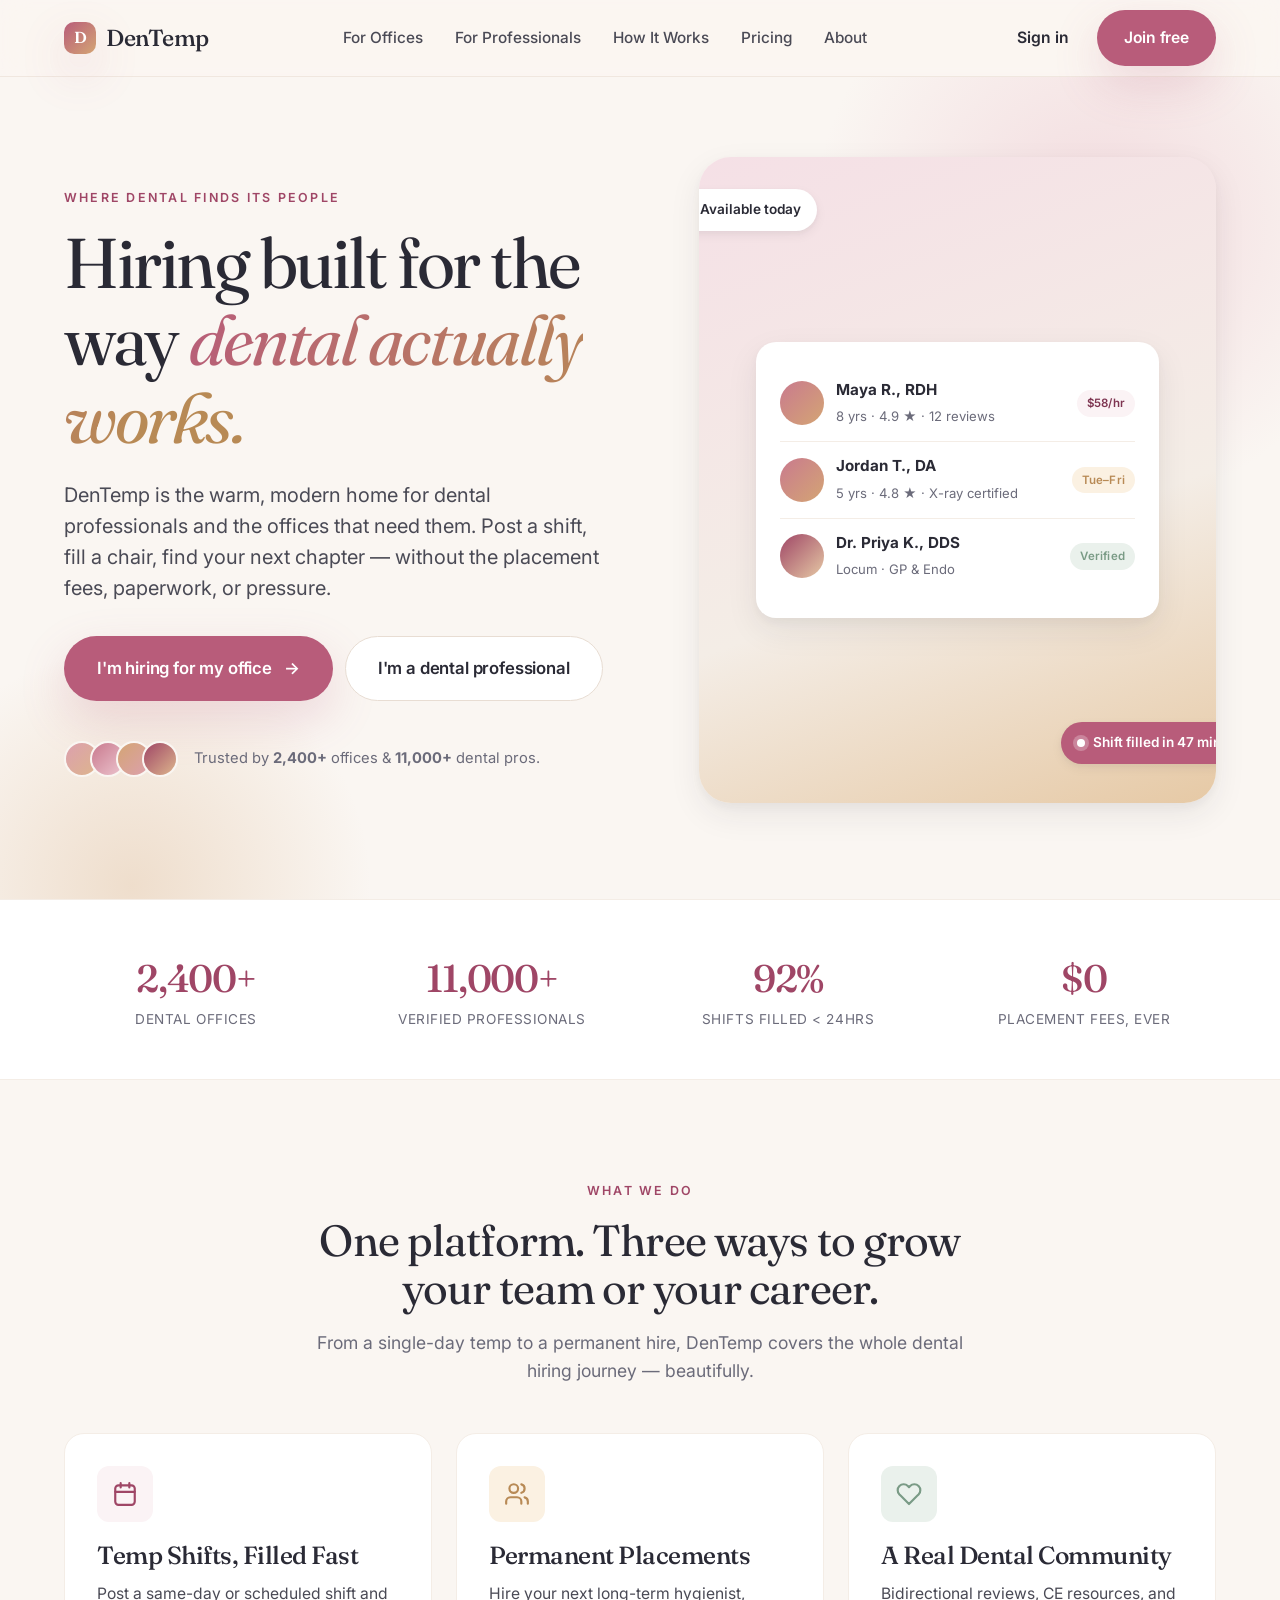
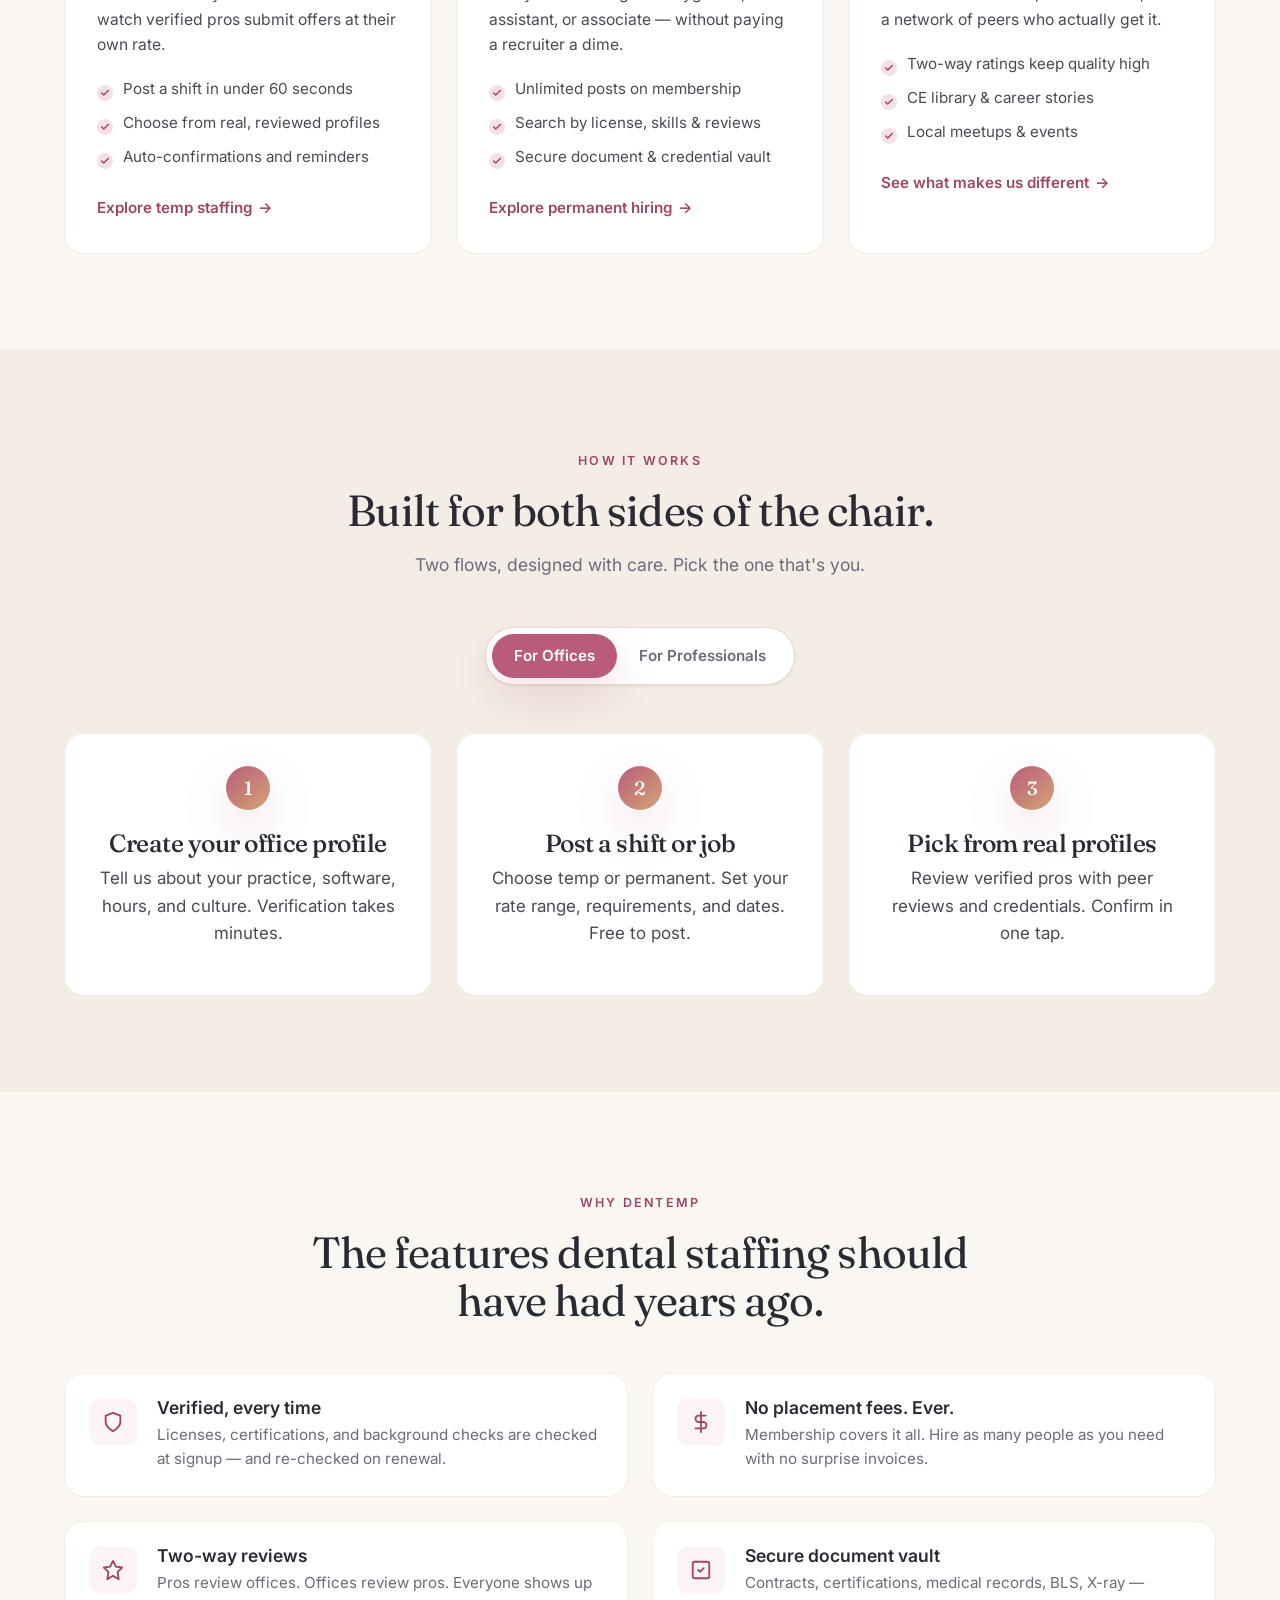
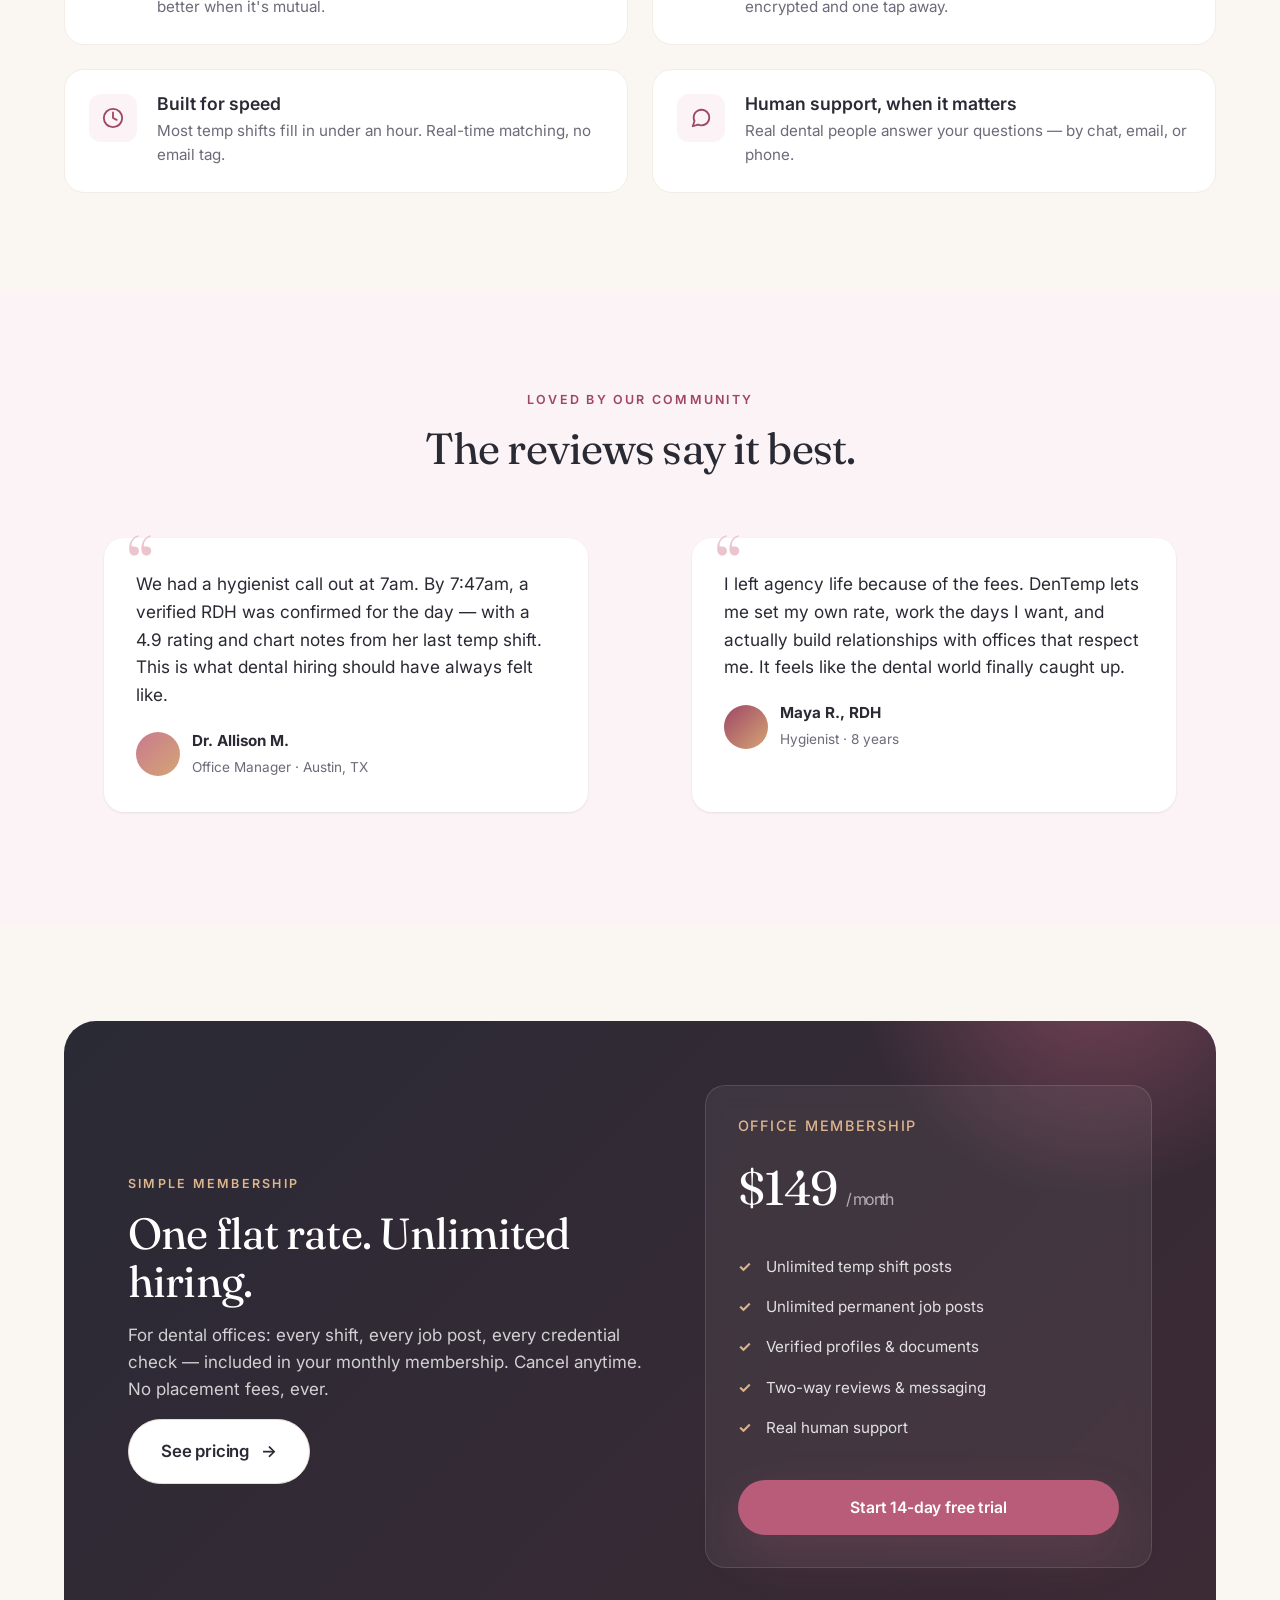
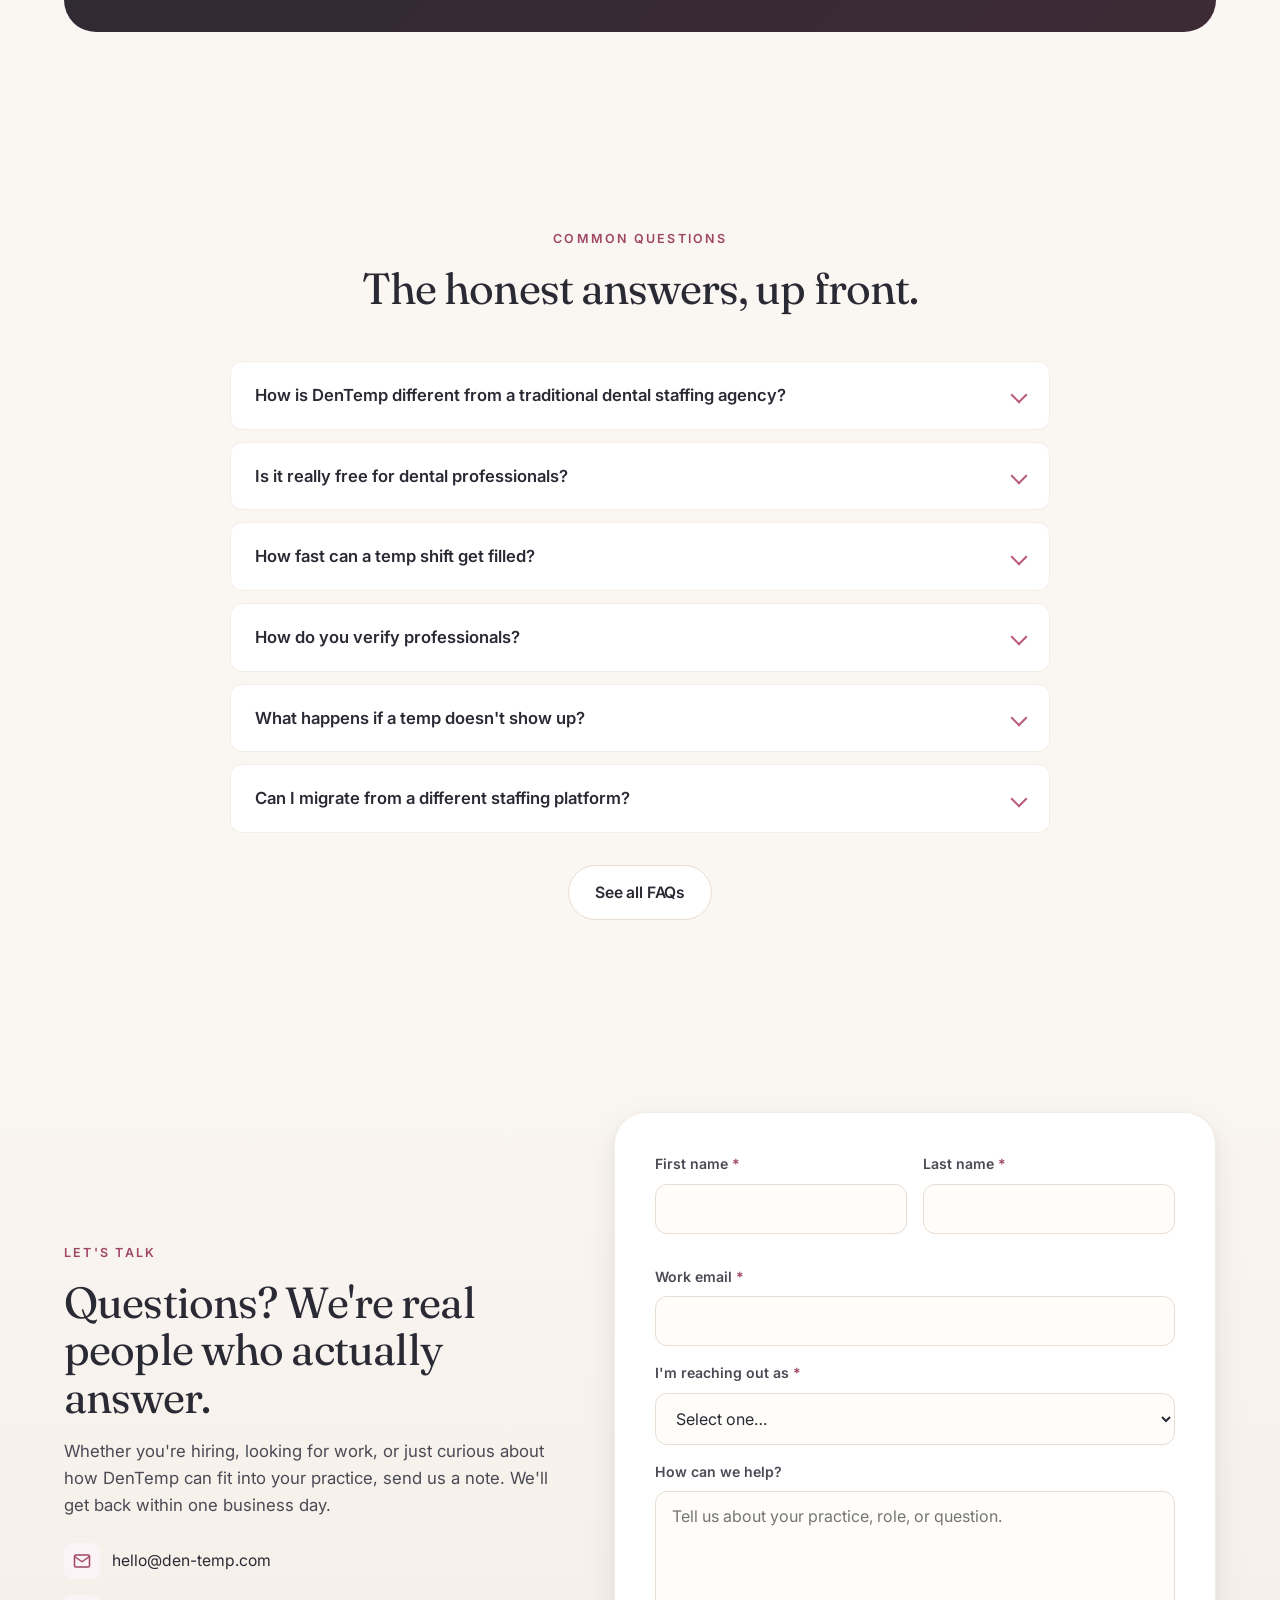
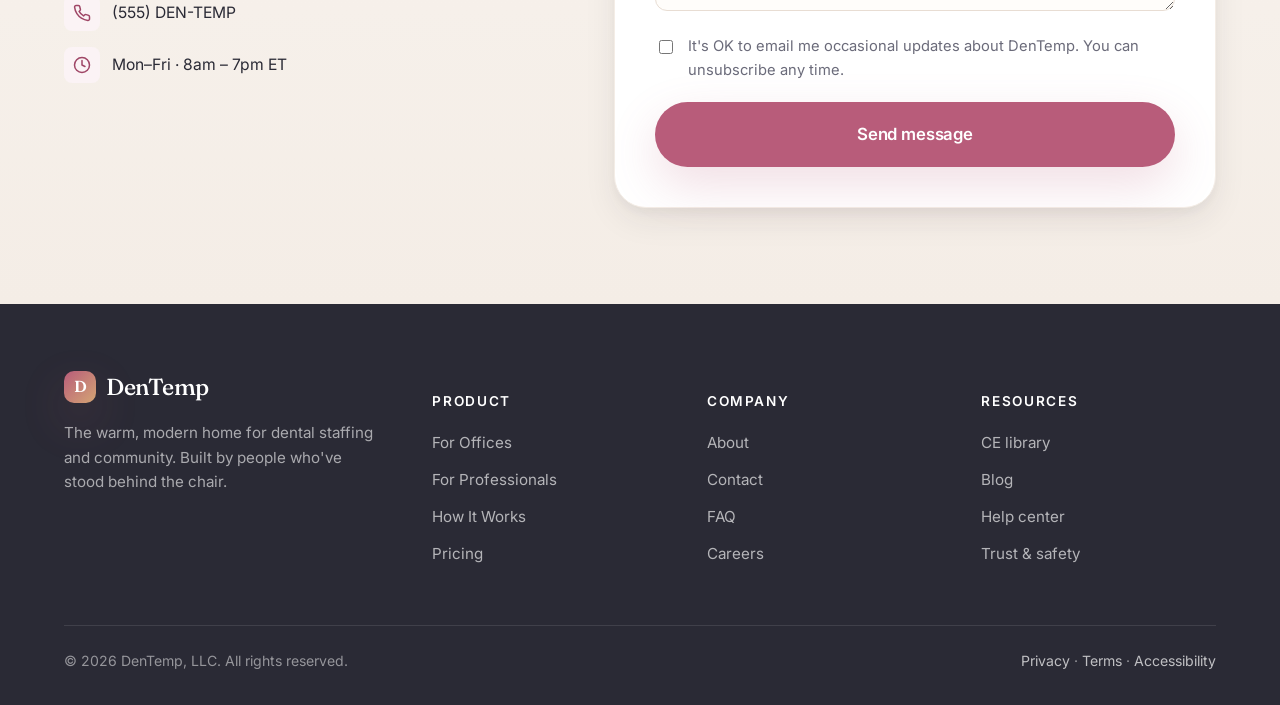
==== index.html @ 65879d54 "Redesign DenTemp marketing site — clean, feminine, modern Full static site (HTML/CSS/JS) replacing t" ====
<!doctype html>
<html lang="en">
<head>
  <meta charset="utf-8" />
  <meta name="viewport" content="width=device-width,initial-scale=1" />

  <!-- SEO meta (title <60 chars, description <160 chars) -->
  <title>DenTemp — Dental Staffing &amp; Community, Reimagined</title>
  <meta name="description" content="DenTemp connects dental offices with verified hygienists, assistants &amp; dentists. Temp shifts, permanent hires, and a real community — no placement fees." />
  <meta name="keywords" content="dentemp, dental staffing, dental temp, dental community, dental hygienist jobs, dental assistant jobs, dental office hiring" />
  <meta name="theme-color" content="#B85C7A" />
  <link rel="canonical" href="https://www.den-temp.com/" />

  <!-- Open Graph -->
  <meta property="og:type" content="website" />
  <meta property="og:title" content="DenTemp — Dental Staffing & Community, Reimagined" />
  <meta property="og:description" content="The digital network for the dental workforce. Hire, work, and connect — all in one warm, modern platform." />
  <meta property="og:url" content="https://www.den-temp.com/" />
  <meta property="og:image" content="https://www.den-temp.com/assets/og.jpg" />

  <!-- Twitter -->
  <meta name="twitter:card" content="summary_large_image" />
  <meta name="twitter:title" content="DenTemp — Dental Staffing & Community, Reimagined" />
  <meta name="twitter:description" content="The digital network for the dental workforce. No placement fees. Verified pros. Real community." />

  <!-- Fonts -->
  <link rel="preconnect" href="https://fonts.googleapis.com" />
  <link rel="preconnect" href="https://fonts.gstatic.com" crossorigin />
  <link href="https://fonts.googleapis.com/css2?family=Fraunces:ital,opsz,wght@0,9..144,400;0,9..144,500;1,9..144,400&family=Inter:wght@400;500;600;700&display=swap" rel="stylesheet" />

  <link rel="stylesheet" href="styles/main.css" />

  <!-- Structured data -->
  <script type="application/ld+json">
  {
    "@context": "https://schema.org",
    "@type": "Organization",
    "name": "DenTemp",
    "url": "https://www.den-temp.com",
    "description": "DenTemp is the digital network for the dental workforce, connecting dental offices with verified hygienists, assistants, and dentists for temporary and permanent placements.",
    "logo": "https://www.den-temp.com/assets/logo.png",
    "sameAs": []
  }
  </script>
</head>
<body>

  <a href="#main" class="skip-link">Skip to main content</a>

  <!-- ======== HEADER ======== -->
  <header class="site-header" role="banner">
    <div class="container nav">
      <a href="/" class="brand" aria-label="DenTemp home">
        <span class="brand-mark" aria-hidden="true">D</span>
        <span>DenTemp</span>
      </a>

      <nav aria-label="Primary" class="nav-primary">
        <ul class="nav-links">
          <li><a href="for-offices.html">For Offices</a></li>
          <li><a href="for-professionals.html">For Professionals</a></li>
          <li><a href="how-it-works.html">How It Works</a></li>
          <li><a href="pricing.html">Pricing</a></li>
          <li><a href="about.html">About</a></li>
        </ul>
      </nav>

      <div class="nav-cta nav-cta-desktop">
        <a href="#" class="btn btn-ghost">Sign in</a>
        <a href="#contact" class="btn btn-primary">Join free</a>
      </div>

      <button class="nav-toggle" aria-label="Open menu" aria-controls="mobile-nav" aria-expanded="false">
        <span aria-hidden="true"></span>
      </button>
    </div>

    <div id="mobile-nav" class="nav-mobile">
      <ul>
        <li><a href="for-offices.html">For Offices</a></li>
        <li><a href="for-professionals.html">For Professionals</a></li>
        <li><a href="how-it-works.html">How It Works</a></li>
        <li><a href="pricing.html">Pricing</a></li>
        <li><a href="about.html">About</a></li>
        <li><a href="faq.html">FAQ</a></li>
        <li><a href="contact.html">Contact</a></li>
      </ul>
      <div class="nav-mobile-cta">
        <a href="#" class="btn btn-secondary">Sign in</a>
        <a href="#contact" class="btn btn-primary">Join free</a>
      </div>
    </div>
  </header>

  <main id="main">

    <!-- ======== HERO ======== -->
    <section class="hero">
      <div class="container hero-grid">
        <div>
          <span class="eyebrow">Where dental finds its people</span>
          <h1 class="hero-headline">
            Hiring built for the way <em>dental actually works.</em>
          </h1>
          <p class="hero-sub">
            DenTemp is the warm, modern home for dental professionals and the
            offices that need them. Post a shift, fill a chair, find your next
            chapter — without the placement fees, paperwork, or pressure.
          </p>
          <div class="hero-ctas">
            <a href="for-offices.html" class="btn btn-primary btn-lg btn-arrow">I'm hiring for my office</a>
            <a href="for-professionals.html" class="btn btn-secondary btn-lg">I'm a dental professional</a>
          </div>

          <div class="hero-trust" aria-label="Trusted by dental professionals">
            <div class="hero-avatars" aria-hidden="true">
              <span></span><span></span><span></span><span></span>
            </div>
            <span>Trusted by <strong>2,400+</strong> offices &amp; <strong>11,000+</strong> dental pros.</span>
          </div>
        </div>

        <!-- Visual: stylized profile cards -->
        <div class="hero-visual" aria-hidden="true">
          <div class="hero-badge top">
            <span class="dot"></span> Available today
          </div>

          <div class="hero-card">
            <div class="hero-card-row">
              <div class="hero-avatar-lg"></div>
              <div class="meta">
                <strong>Maya R., RDH</strong>
                <span>8 yrs · 4.9 ★ · 12 reviews</span>
              </div>
              <span class="pill">$58/hr</span>
            </div>
            <div class="hero-card-row">
              <div class="hero-avatar-lg" style="background:linear-gradient(135deg,#C97A8E,#D4A574);"></div>
              <div class="meta">
                <strong>Jordan T., DA</strong>
                <span>5 yrs · 4.8 ★ · X-ray certified</span>
              </div>
              <span class="pill gold">Tue–Fri</span>
            </div>
            <div class="hero-card-row">
              <div class="hero-avatar-lg" style="background:linear-gradient(135deg,#9F4666,#E6C9A5);"></div>
              <div class="meta">
                <strong>Dr. Priya K., DDS</strong>
                <span>Locum · GP &amp; Endo</span>
              </div>
              <span class="pill sage">Verified</span>
            </div>
          </div>

          <div class="hero-badge bottom">
            <span class="dot"></span> Shift filled in 47 min
          </div>
        </div>
      </div>
    </section>

    <!-- ======== TRUST STRIP ======== -->
    <section class="trust-strip" aria-label="Platform metrics" style="padding:48px 0;">
      <div class="container">
        <div class="trust-grid">
          <div class="stat">
            <div class="stat-num"><span data-count="2400" data-suffix="+">2,400+</span></div>
            <div class="stat-lbl">Dental Offices</div>
          </div>
          <div class="stat">
            <div class="stat-num"><span data-count="11000" data-suffix="+">11,000+</span></div>
            <div class="stat-lbl">Verified Professionals</div>
          </div>
          <div class="stat">
            <div class="stat-num"><span data-count="92" data-suffix="%">92%</span></div>
            <div class="stat-lbl">Shifts Filled &lt; 24hrs</div>
          </div>
          <div class="stat">
            <div class="stat-num">$0</div>
            <div class="stat-lbl">Placement Fees, Ever</div>
          </div>
        </div>
      </div>
    </section>

    <!-- ======== THREE-COLUMN SERVICES ======== -->
    <section class="services" id="services">
      <div class="container">
        <div class="section-head">
          <span class="eyebrow">What we do</span>
          <h2>One platform. Three ways to grow your team or your career.</h2>
          <p>From a single-day temp to a permanent hire, DenTemp covers the whole dental hiring journey — beautifully.</p>
        </div>

        <div class="services-grid">
          <article class="service-card">
            <div class="service-icon" aria-hidden="true">
              <svg width="26" height="26" viewBox="0 0 24 24" fill="none" stroke="currentColor" stroke-width="2" stroke-linecap="round" stroke-linejoin="round">
                <rect x="3" y="4" width="18" height="18" rx="3"/><path d="M16 2v4M8 2v4M3 10h18"/>
              </svg>
            </div>
            <h3>Temp Shifts, Filled Fast</h3>
            <p>Post a same-day or scheduled shift and watch verified pros submit offers at their own rate.</p>
            <ul>
              <li>Post a shift in under 60 seconds</li>
              <li>Choose from real, reviewed profiles</li>
              <li>Auto-confirmations and reminders</li>
            </ul>
            <a class="service-link" href="for-offices.html#temp">Explore temp staffing</a>
          </article>

          <article class="service-card">
            <div class="service-icon" aria-hidden="true">
              <svg width="26" height="26" viewBox="0 0 24 24" fill="none" stroke="currentColor" stroke-width="2" stroke-linecap="round" stroke-linejoin="round">
                <path d="M16 21v-2a4 4 0 0 0-4-4H6a4 4 0 0 0-4 4v2"/><circle cx="9" cy="7" r="4"/>
                <path d="M22 21v-2a4 4 0 0 0-3-3.87M16 3.13a4 4 0 0 1 0 7.75"/>
              </svg>
            </div>
            <h3>Permanent Placements</h3>
            <p>Hire your next long-term hygienist, assistant, or associate — without paying a recruiter a dime.</p>
            <ul>
              <li>Unlimited posts on membership</li>
              <li>Search by license, skills &amp; reviews</li>
              <li>Secure document &amp; credential vault</li>
            </ul>
            <a class="service-link" href="for-offices.html#permanent">Explore permanent hiring</a>
          </article>

          <article class="service-card">
            <div class="service-icon" aria-hidden="true">
              <svg width="26" height="26" viewBox="0 0 24 24" fill="none" stroke="currentColor" stroke-width="2" stroke-linecap="round" stroke-linejoin="round">
                <path d="M20.84 4.61a5.5 5.5 0 0 0-7.78 0L12 5.67l-1.06-1.06a5.5 5.5 0 0 0-7.78 7.78l1.06 1.06L12 21.23l7.78-7.78 1.06-1.06a5.5 5.5 0 0 0 0-7.78z"/>
              </svg>
            </div>
            <h3>A Real Dental Community</h3>
            <p>Bidirectional reviews, CE resources, and a network of peers who actually get it.</p>
            <ul>
              <li>Two-way ratings keep quality high</li>
              <li>CE library &amp; career stories</li>
              <li>Local meetups &amp; events</li>
            </ul>
            <a class="service-link" href="about.html">See what makes us different</a>
          </article>
        </div>
      </div>
    </section>

    <!-- ======== HOW IT WORKS ======== -->
    <section class="how" id="how">
      <div class="container">
        <div class="section-head">
          <span class="eyebrow">How it works</span>
          <h2>Built for both sides of the chair.</h2>
          <p>Two flows, designed with care. Pick the one that's you.</p>
        </div>

        <div class="tabs-wrap" data-tabs>
          <div class="tabs" role="tablist" aria-label="How it works">
            <button role="tab" aria-selected="true" aria-controls="panel-office" id="tab-office">For Offices</button>
            <button role="tab" aria-selected="false" aria-controls="panel-pro" id="tab-pro">For Professionals</button>
          </div>

          <div id="panel-office" role="tabpanel" aria-labelledby="tab-office" class="tab-panel active">
            <div class="steps">
              <div class="step">
                <div class="step-num">1</div>
                <h3>Create your office profile</h3>
                <p>Tell us about your practice, software, hours, and culture. Verification takes minutes.</p>
              </div>
              <div class="step">
                <div class="step-num">2</div>
                <h3>Post a shift or job</h3>
                <p>Choose temp or permanent. Set your rate range, requirements, and dates. Free to post.</p>
              </div>
              <div class="step">
                <div class="step-num">3</div>
                <h3>Pick from real profiles</h3>
                <p>Review verified pros with peer reviews and credentials. Confirm in one tap.</p>
              </div>
            </div>
          </div>

          <div id="panel-pro" role="tabpanel" aria-labelledby="tab-pro" class="tab-panel">
            <div class="steps">
              <div class="step">
                <div class="step-num">1</div>
                <h3>Build a profile that shines</h3>
                <p>Showcase your license, skills, software, and availability. Upload credentials securely.</p>
              </div>
              <div class="step">
                <div class="step-num">2</div>
                <h3>Set your rate, set your days</h3>
                <p>Browse open shifts and jobs near you. Send an offer at the rate you want to work.</p>
              </div>
              <div class="step">
                <div class="step-num">3</div>
                <h3>Show up. Get reviewed. Get hired again.</h3>
                <p>Earn reviews after every shift. Great work compounds — and so does your visibility.</p>
              </div>
            </div>
          </div>
        </div>
      </div>
    </section>

    <!-- ======== WHY DENTEMP ======== -->
    <section>
      <div class="container">
        <div class="section-head">
          <span class="eyebrow">Why DenTemp</span>
          <h2>The features dental staffing should have had years ago.</h2>
        </div>

        <div class="features-grid">
          <div class="feature">
            <div class="feature-ico">
              <svg width="22" height="22" viewBox="0 0 24 24" fill="none" stroke="currentColor" stroke-width="2" stroke-linecap="round" stroke-linejoin="round">
                <path d="M12 22s8-4 8-10V5l-8-3-8 3v7c0 6 8 10 8 10z"/>
              </svg>
            </div>
            <div>
              <h4>Verified, every time</h4>
              <p>Licenses, certifications, and background checks are checked at signup — and re-checked on renewal.</p>
            </div>
          </div>

          <div class="feature">
            <div class="feature-ico">
              <svg width="22" height="22" viewBox="0 0 24 24" fill="none" stroke="currentColor" stroke-width="2" stroke-linecap="round" stroke-linejoin="round">
                <path d="M12 1v22M17 5H9.5a3.5 3.5 0 0 0 0 7h5a3.5 3.5 0 0 1 0 7H6"/>
              </svg>
            </div>
            <div>
              <h4>No placement fees. Ever.</h4>
              <p>Membership covers it all. Hire as many people as you need with no surprise invoices.</p>
            </div>
          </div>

          <div class="feature">
            <div class="feature-ico">
              <svg width="22" height="22" viewBox="0 0 24 24" fill="none" stroke="currentColor" stroke-width="2" stroke-linecap="round" stroke-linejoin="round">
                <path d="M12 2l3.09 6.26L22 9.27l-5 4.87L18.18 22 12 18.27 5.82 22 7 14.14 2 9.27l6.91-1.01L12 2z"/>
              </svg>
            </div>
            <div>
              <h4>Two-way reviews</h4>
              <p>Pros review offices. Offices review pros. Everyone shows up better when it's mutual.</p>
            </div>
          </div>

          <div class="feature">
            <div class="feature-ico">
              <svg width="22" height="22" viewBox="0 0 24 24" fill="none" stroke="currentColor" stroke-width="2" stroke-linecap="round" stroke-linejoin="round">
                <rect x="3" y="3" width="18" height="18" rx="2"/><path d="M9 12l2 2 4-4"/>
              </svg>
            </div>
            <div>
              <h4>Secure document vault</h4>
              <p>Contracts, certifications, medical records, BLS, X-ray — encrypted and one tap away.</p>
            </div>
          </div>

          <div class="feature">
            <div class="feature-ico">
              <svg width="22" height="22" viewBox="0 0 24 24" fill="none" stroke="currentColor" stroke-width="2" stroke-linecap="round" stroke-linejoin="round">
                <circle cx="12" cy="12" r="10"/><polyline points="12 6 12 12 16 14"/>
              </svg>
            </div>
            <div>
              <h4>Built for speed</h4>
              <p>Most temp shifts fill in under an hour. Real-time matching, no email tag.</p>
            </div>
          </div>

          <div class="feature">
            <div class="feature-ico">
              <svg width="22" height="22" viewBox="0 0 24 24" fill="none" stroke="currentColor" stroke-width="2" stroke-linecap="round" stroke-linejoin="round">
                <path d="M21 11.5a8.38 8.38 0 0 1-.9 3.8 8.5 8.5 0 0 1-7.6 4.7 8.38 8.38 0 0 1-3.8-.9L3 21l1.9-5.7a8.38 8.38 0 0 1-.9-3.8 8.5 8.5 0 0 1 4.7-7.6 8.38 8.38 0 0 1 3.8-.9h.5a8.48 8.48 0 0 1 8 8v.5z"/>
              </svg>
            </div>
            <div>
              <h4>Human support, when it matters</h4>
              <p>Real dental people answer your questions — by chat, email, or phone.</p>
            </div>
          </div>
        </div>
      </div>
    </section>

    <!-- ======== TESTIMONIALS ======== -->
    <section class="testimonials">
      <div class="container">
        <div class="section-head">
          <span class="eyebrow">Loved by our community</span>
          <h2>The reviews say it best.</h2>
        </div>

        <div class="testimonials-grid">
          <figure class="quote">
            <blockquote>
              We had a hygienist call out at 7am. By 7:47am, a verified RDH was confirmed for the day —
              with a 4.9 rating and chart notes from her last temp shift. This is what dental hiring
              should have always felt like.
            </blockquote>
            <figcaption class="quote-author">
              <div class="av" aria-hidden="true"></div>
              <div>
                <strong>Dr. Allison M.</strong>
                <span>Office Manager · Austin, TX</span>
              </div>
            </figcaption>
          </figure>

          <figure class="quote">
            <blockquote>
              I left agency life because of the fees. DenTemp lets me set my own rate, work the days I want,
              and actually build relationships with offices that respect me. It feels like the dental world
              finally caught up.
            </blockquote>
            <figcaption class="quote-author">
              <div class="av" aria-hidden="true" style="background:linear-gradient(135deg,#9F4666,#D4A574);"></div>
              <div>
                <strong>Maya R., RDH</strong>
                <span>Hygienist · 8 years</span>
              </div>
            </figcaption>
          </figure>
        </div>
      </div>
    </section>

    <!-- ======== PRICING TEASER ======== -->
    <section>
      <div class="container">
        <div class="pricing-teaser">
          <div>
            <span class="eyebrow" style="color:var(--gold-400);">Simple membership</span>
            <h2>One flat rate. Unlimited hiring.</h2>
            <p>For dental offices: every shift, every job post, every credential check — included in your monthly membership. Cancel anytime. No placement fees, ever.</p>
            <a href="pricing.html" class="btn btn-secondary btn-lg btn-arrow" style="background:var(--white);color:var(--ink-900);">See pricing</a>
          </div>
          <div class="price-card">
            <h3 style="color:var(--gold-400); font-family:var(--font-body); font-size:.9rem; letter-spacing:.12em; text-transform:uppercase;">Office membership</h3>
            <div class="price-amt">$149 <span>/ month</span></div>
            <ul>
              <li>Unlimited temp shift posts</li>
              <li>Unlimited permanent job posts</li>
              <li>Verified profiles &amp; documents</li>
              <li>Two-way reviews &amp; messaging</li>
              <li>Real human support</li>
            </ul>
            <a href="pricing.html" class="btn btn-primary">Start 14-day free trial</a>
          </div>
        </div>
      </div>
    </section>

    <!-- ======== FAQ ======== -->
    <section class="faq" id="faq">
      <div class="container">
        <div class="section-head">
          <span class="eyebrow">Common questions</span>
          <h2>The honest answers, up front.</h2>
        </div>

        <div class="faq-list">
          <details class="faq-item">
            <summary>How is DenTemp different from a traditional dental staffing agency?</summary>
            <div class="a">Agencies typically charge offices a placement fee (often 15–25% of salary) and take a cut from temp pros. DenTemp is a flat-rate membership — you pay one predictable monthly fee and keep 100% of what you earn or save. Pros set their own rates, offices keep relationships, and nobody is squeezed in the middle.</div>
          </details>

          <details class="faq-item">
            <summary>Is it really free for dental professionals?</summary>
            <div class="a">Yes. Hygienists, assistants, and dentists join, build a profile, and work shifts at no cost. You set your rate; we take no cut from your pay.</div>
          </details>

          <details class="faq-item">
            <summary>How fast can a temp shift get filled?</summary>
            <div class="a">Most same-day shifts get a verified offer within 30–60 minutes. Scheduled temp shifts and permanent jobs typically attract qualified candidates within hours, not days.</div>
          </details>

          <details class="faq-item">
            <summary>How do you verify professionals?</summary>
            <div class="a">We verify state license, certifications (BLS, X-ray, OSHA, etc.), employment history, and run an optional background check. Documents are stored in a HIPAA-aware encrypted vault and re-verified at renewal.</div>
          </details>

          <details class="faq-item">
            <summary>What happens if a temp doesn't show up?</summary>
            <div class="a">You're protected. Our reliability score flags risky profiles, our team helps re-fill the shift fast, and no-shows hurt a pro's standing — strongly. We're investing in trust, not just tech.</div>
          </details>

          <details class="faq-item">
            <summary>Can I migrate from a different staffing platform?</summary>
            <div class="a">Absolutely. We'll help you import your office profile, team list, and (with their permission) carry over existing pro relationships. Our onboarding team handles it in a single call.</div>
          </details>
        </div>

        <div class="text-center mt-8">
          <a href="faq.html" class="btn btn-secondary">See all FAQs</a>
        </div>
      </div>
    </section>

    <!-- ======== CONTACT ======== -->
    <section class="contact" id="contact">
      <div class="container">
        <div class="contact-grid">
          <div class="contact-info">
            <span class="eyebrow">Let's talk</span>
            <h2>Questions? We're real people who actually answer.</h2>
            <p>Whether you're hiring, looking for work, or just curious about how DenTemp can fit into your practice, send us a note. We'll get back within one business day.</p>

            <div class="contact-meta" role="list">
              <a href="mailto:hello@den-temp.com" aria-label="Email DenTemp">
                <i aria-hidden="true">
                  <svg width="18" height="18" viewBox="0 0 24 24" fill="none" stroke="currentColor" stroke-width="2" stroke-linecap="round" stroke-linejoin="round"><path d="M4 4h16c1.1 0 2 .9 2 2v12c0 1.1-.9 2-2 2H4c-1.1 0-2-.9-2-2V6c0-1.1.9-2 2-2z"/><polyline points="22,6 12,13 2,6"/></svg>
                </i>
                hello@den-temp.com
              </a>
              <a href="tel:+1-555-DENTEMP" aria-label="Call DenTemp">
                <i aria-hidden="true">
                  <svg width="18" height="18" viewBox="0 0 24 24" fill="none" stroke="currentColor" stroke-width="2" stroke-linecap="round" stroke-linejoin="round"><path d="M22 16.92v3a2 2 0 0 1-2.18 2 19.79 19.79 0 0 1-8.63-3.07 19.5 19.5 0 0 1-6-6 19.79 19.79 0 0 1-3.07-8.67A2 2 0 0 1 4.11 2h3a2 2 0 0 1 2 1.72c.127.96.361 1.903.7 2.81a2 2 0 0 1-.45 2.11L8.09 9.91a16 16 0 0 0 6 6l1.27-1.27a2 2 0 0 1 2.11-.45c.907.339 1.85.573 2.81.7A2 2 0 0 1 22 16.92z"/></svg>
                </i>
                (555) DEN-TEMP
              </a>
              <span>
                <i aria-hidden="true">
                  <svg width="18" height="18" viewBox="0 0 24 24" fill="none" stroke="currentColor" stroke-width="2" stroke-linecap="round" stroke-linejoin="round"><circle cx="12" cy="12" r="10"/><polyline points="12 6 12 12 16 14"/></svg>
                </i>
                Mon–Fri · 8am – 7pm ET
              </span>
            </div>
          </div>

          <form id="contact-form" class="form-card" novalidate aria-label="Contact form">
            <div class="form-success" role="status" aria-live="polite">
              Thanks for reaching out — we'll be in touch within one business day.
            </div>

            <div class="form-row">
              <div class="field">
                <label for="first">First name <span class="req" aria-hidden="true">*</span></label>
                <input id="first" name="first" type="text" autocomplete="given-name" required aria-required="true" />
                <div class="field-error" role="alert"></div>
              </div>
              <div class="field">
                <label for="last">Last name <span class="req" aria-hidden="true">*</span></label>
                <input id="last" name="last" type="text" autocomplete="family-name" required aria-required="true" />
                <div class="field-error" role="alert"></div>
              </div>
            </div>

            <div class="field">
              <label for="email">Work email <span class="req" aria-hidden="true">*</span></label>
              <input id="email" name="email" type="email" autocomplete="email" required aria-required="true" />
              <div class="field-error" role="alert"></div>
            </div>

            <div class="field">
              <label for="role">I'm reaching out as <span class="req" aria-hidden="true">*</span></label>
              <select id="role" name="role" required aria-required="true">
                <option value="">Select one…</option>
                <option>An office / hiring manager</option>
                <option>A dental hygienist</option>
                <option>A dental assistant</option>
                <option>A dentist / locum</option>
                <option>A student or new grad</option>
                <option>Press / partnerships</option>
              </select>
              <div class="field-error" role="alert"></div>
            </div>

            <div class="field">
              <label for="message">How can we help?</label>
              <textarea id="message" name="message" rows="4" placeholder="Tell us about your practice, role, or question."></textarea>
            </div>

            <div class="checkbox-row">
              <input id="consent" name="consent" type="checkbox" />
              <label for="consent">It's OK to email me occasional updates about DenTemp. You can unsubscribe any time.</label>
            </div>

            <button type="submit" class="btn btn-primary btn-lg" style="width:100%;">Send message</button>
          </form>
        </div>
      </div>
    </section>

  </main>

  <!-- ======== FOOTER ======== -->
  <footer class="site-footer" role="contentinfo">
    <div class="container">
      <div class="footer-grid">
        <div class="footer-about">
          <a href="/" class="brand">
            <span class="brand-mark" aria-hidden="true">D</span>
            <span>DenTemp</span>
          </a>
          <p>The warm, modern home for dental staffing and community. Built by people who've stood behind the chair.</p>
        </div>

        <div class="footer-col">
          <h5>Product</h5>
          <ul>
            <li><a href="for-offices.html">For Offices</a></li>
            <li><a href="for-professionals.html">For Professionals</a></li>
            <li><a href="how-it-works.html">How It Works</a></li>
            <li><a href="pricing.html">Pricing</a></li>
          </ul>
        </div>

        <div class="footer-col">
          <h5>Company</h5>
          <ul>
            <li><a href="about.html">About</a></li>
            <li><a href="contact.html">Contact</a></li>
            <li><a href="faq.html">FAQ</a></li>
            <li><a href="#">Careers</a></li>
          </ul>
        </div>

        <div class="footer-col">
          <h5>Resources</h5>
          <ul>
            <li><a href="#">CE library</a></li>
            <li><a href="#">Blog</a></li>
            <li><a href="#">Help center</a></li>
            <li><a href="#">Trust &amp; safety</a></li>
          </ul>
        </div>
      </div>

      <div class="footer-bottom">
        <span>© <span data-year>2026</span> DenTemp, LLC. All rights reserved.</span>
        <div>
          <a href="#">Privacy</a> · <a href="#">Terms</a> · <a href="#">Accessibility</a>
        </div>
      </div>
    </div>
  </footer>

  <script src="scripts/main.js" defer></script>
</body>
</html>
---- styles/main.css ----
/* ============================================
   DenTemp — Design System
   Clean. Feminine. Modern. Warm.
   ============================================ */

:root {
  /* Palette */
  --rose-50:  #FBF3F5;
  --rose-100: #F5E0E6;
  --rose-200: #ECC4CE;
  --rose-300: #DCA0AE;
  --rose-400: #C97A8E;
  --rose-500: #B85C7A;   /* primary */
  --rose-600: #9F4666;
  --rose-700: #7E3551;
  --rose-800: #5C2640;

  --gold-300: #E6C9A5;
  --gold-400: #DDB58D;
  --gold-500: #D4A574;   /* accent */
  --gold-600: #B88A55;

  --cream-50:  #FFFDFA;
  --cream-100: #FAF6F2;  /* page bg */
  --cream-200: #F4EDE6;
  --cream-300: #E8DDD3;

  --ink-900: #2A2A35;    /* body text */
  --ink-700: #4A4A55;
  --ink-500: #6B6B7A;    /* muted */
  --ink-300: #A6A6B0;

  --success: #7A9B86;
  --white:   #FFFFFF;

  /* Type */
  --font-display: 'Fraunces', 'Playfair Display', Georgia, serif;
  --font-body:    'Inter', -apple-system, BlinkMacSystemFont, system-ui, 'Segoe UI', sans-serif;

  /* Spacing (8px base) */
  --s-1: 4px;  --s-2: 8px;  --s-3: 12px; --s-4: 16px;
  --s-5: 20px; --s-6: 24px; --s-8: 32px; --s-10: 40px;
  --s-12: 48px; --s-16: 64px; --s-20: 80px; --s-24: 96px; --s-32: 128px;

  /* Radii */
  --r-sm: 8px; --r-md: 12px; --r-lg: 20px; --r-xl: 32px; --r-full: 999px;

  /* Shadows */
  --shadow-sm: 0 1px 2px rgba(42,42,53,.04), 0 1px 3px rgba(42,42,53,.06);
  --shadow-md: 0 4px 12px rgba(42,42,53,.06), 0 2px 4px rgba(42,42,53,.04);
  --shadow-lg: 0 12px 32px rgba(42,42,53,.08), 0 4px 8px rgba(42,42,53,.04);
  --shadow-rose: 0 18px 48px rgba(184,92,122,.20);

  /* Layout */
  --container: 1200px;
  --container-narrow: 880px;
  --header-h: 76px;

  /* Motion */
  --ease: cubic-bezier(.2,.7,.2,1);
}

/* ============================================
   Base / Reset
   ============================================ */
*, *::before, *::after { box-sizing: border-box; }
html { scroll-behavior: smooth; -webkit-text-size-adjust: 100%; }
body {
  margin: 0;
  font-family: var(--font-body);
  font-size: 17px;
  line-height: 1.6;
  color: var(--ink-900);
  background: var(--cream-100);
  -webkit-font-smoothing: antialiased;
  -moz-osx-font-smoothing: grayscale;
}

img, svg, video { max-width: 100%; display: block; }
a { color: var(--rose-600); text-decoration: none; transition: color .2s var(--ease); }
a:hover { color: var(--rose-700); }
button { font: inherit; cursor: pointer; }

h1, h2, h3, h4 {
  font-family: var(--font-display);
  font-weight: 500;
  letter-spacing: -0.02em;
  color: var(--ink-900);
  margin: 0 0 var(--s-4);
  line-height: 1.1;
}

h1 { font-size: clamp(2.4rem, 5.4vw, 4.2rem); font-weight: 400; letter-spacing: -0.035em; }
h2 { font-size: clamp(1.9rem, 3.4vw, 2.8rem); font-weight: 400; }
h3 { font-size: clamp(1.3rem, 2vw, 1.55rem); font-weight: 500; }
h4 { font-size: 1.05rem; font-weight: 600; font-family: var(--font-body); letter-spacing: 0; }

p { margin: 0 0 var(--s-4); color: var(--ink-700); }
.lede { font-size: 1.2rem; color: var(--ink-700); line-height: 1.55; }

::selection { background: var(--rose-200); color: var(--rose-800); }

:focus-visible {
  outline: 3px solid var(--rose-400);
  outline-offset: 3px;
  border-radius: 4px;
}

/* Skip link for ADA */
.skip-link {
  position: absolute;
  left: -9999px;
  top: 8px;
  background: var(--ink-900);
  color: var(--white);
  padding: 10px 16px;
  border-radius: var(--r-sm);
  z-index: 1000;
}
.skip-link:focus { left: 8px; }

/* ============================================
   Layout
   ============================================ */
.container {
  max-width: var(--container);
  margin: 0 auto;
  padding: 0 var(--s-6);
}
.container-narrow { max-width: var(--container-narrow); margin: 0 auto; padding: 0 var(--s-6); }

section { padding: var(--s-24) 0; }
@media (max-width: 720px) { section { padding: var(--s-16) 0; } }

.eyebrow {
  display: inline-block;
  font-size: 0.78rem;
  letter-spacing: 0.18em;
  text-transform: uppercase;
  font-weight: 600;
  color: var(--rose-600);
  margin-bottom: var(--s-4);
}

.section-head { text-align: center; max-width: 680px; margin: 0 auto var(--s-12); }
.section-head p { font-size: 1.1rem; color: var(--ink-500); }

/* ============================================
   Buttons
   ============================================ */
.btn {
  display: inline-flex;
  align-items: center;
  justify-content: center;
  gap: var(--s-2);
  padding: 14px 26px;
  border-radius: var(--r-full);
  font-weight: 600;
  font-size: 0.98rem;
  letter-spacing: -0.01em;
  border: 1.5px solid transparent;
  transition: all .25s var(--ease);
  cursor: pointer;
  text-align: center;
  white-space: nowrap;
}
.btn-primary {
  background: var(--rose-500);
  color: var(--white);
  box-shadow: var(--shadow-rose);
}
.btn-primary:hover {
  background: var(--rose-600);
  transform: translateY(-1px);
  color: var(--white);
  box-shadow: 0 22px 56px rgba(184,92,122,.28);
}
.btn-secondary {
  background: var(--white);
  color: var(--ink-900);
  border-color: var(--cream-300);
}
.btn-secondary:hover {
  border-color: var(--rose-300);
  color: var(--rose-700);
  transform: translateY(-1px);
}
.btn-ghost {
  background: transparent;
  color: var(--ink-900);
  padding: 10px 16px;
}
.btn-ghost:hover { color: var(--rose-600); }
.btn-lg { padding: 18px 32px; font-size: 1.05rem; }
.btn-arrow::after {
  content: "→";
  margin-left: 4px;
  transition: transform .25s var(--ease);
}
.btn-arrow:hover::after { transform: translateX(4px); }

/* ============================================
   Header / Nav
   ============================================ */
.site-header {
  position: sticky;
  top: 0;
  z-index: 100;
  background: rgba(250, 246, 242, 0.82);
  backdrop-filter: saturate(180%) blur(14px);
  -webkit-backdrop-filter: saturate(180%) blur(14px);
  border-bottom: 1px solid rgba(232, 221, 211, 0.6);
}
.nav {
  height: var(--header-h);
  display: flex;
  align-items: center;
  justify-content: space-between;
}
.brand {
  display: inline-flex;
  align-items: center;
  gap: 10px;
  font-family: var(--font-display);
  font-size: 1.45rem;
  font-weight: 500;
  letter-spacing: -0.02em;
  color: var(--ink-900);
}
.brand:hover { color: var(--ink-900); }
.brand-mark {
  width: 32px; height: 32px;
  border-radius: 10px;
  background: linear-gradient(135deg, var(--rose-500), var(--gold-500));
  display: inline-flex; align-items: center; justify-content: center;
  color: var(--white);
  font-family: var(--font-display);
  font-weight: 600;
  font-size: 1rem;
  letter-spacing: 0;
  box-shadow: var(--shadow-rose);
}
.nav-links {
  display: flex;
  align-items: center;
  gap: var(--s-8);
  list-style: none;
  margin: 0; padding: 0;
}
.nav-links a {
  color: var(--ink-700);
  font-weight: 500;
  font-size: 0.96rem;
  position: relative;
}
.nav-links a:hover { color: var(--rose-600); }
.nav-links a[aria-current="page"]::after {
  content: "";
  position: absolute;
  bottom: -6px; left: 0; right: 0;
  height: 2px;
  background: var(--rose-500);
  border-radius: 2px;
}
.nav-cta { display: flex; align-items: center; gap: var(--s-3); }

.nav-toggle {
  display: none;
  background: none;
  border: 0;
  width: 44px; height: 44px;
  align-items: center; justify-content: center;
  border-radius: var(--r-sm);
}
.nav-toggle span {
  display: block;
  width: 22px; height: 2px;
  background: var(--ink-900);
  position: relative;
  transition: all .25s var(--ease);
}
.nav-toggle span::before,
.nav-toggle span::after {
  content: "";
  position: absolute; left: 0;
  width: 22px; height: 2px;
  background: var(--ink-900);
  transition: all .25s var(--ease);
}
.nav-toggle span::before { top: -7px; }
.nav-toggle span::after  { top: 7px; }
.nav-toggle[aria-expanded="true"] span { background: transparent; }
.nav-toggle[aria-expanded="true"] span::before { top: 0; transform: rotate(45deg); }
.nav-toggle[aria-expanded="true"] span::after  { top: 0; transform: rotate(-45deg); }

@media (max-width: 920px) {
  .nav-toggle { display: inline-flex; }
  .nav-links, .nav-cta-desktop { display: none; }
  .nav-mobile {
    position: fixed;
    top: var(--header-h);
    left: 0; right: 0;
    background: var(--cream-100);
    border-bottom: 1px solid var(--cream-300);
    padding: var(--s-6) var(--s-6) var(--s-8);
    transform: translateY(-110%);
    transition: transform .3s var(--ease);
    box-shadow: var(--shadow-lg);
  }
  .nav-mobile.open { transform: translateY(0); }
  .nav-mobile ul {
    list-style: none; margin: 0; padding: 0;
    display: flex; flex-direction: column; gap: var(--s-2);
  }
  .nav-mobile a {
    display: block;
    padding: var(--s-4) var(--s-3);
    font-size: 1.1rem;
    color: var(--ink-900);
    border-bottom: 1px solid var(--cream-200);
  }
  .nav-mobile-cta { display: flex; flex-direction: column; gap: var(--s-3); margin-top: var(--s-6); }
}
@media (min-width: 921px) {
  .nav-mobile { display: none; }
}

/* ============================================
   Hero
   ============================================ */
.hero {
  position: relative;
  padding: var(--s-20) 0 var(--s-24);
  overflow: hidden;
}
.hero::before {
  content: "";
  position: absolute;
  top: -20%; right: -10%;
  width: 620px; height: 620px;
  border-radius: 50%;
  background: radial-gradient(circle at center, rgba(236,196,206,.55), rgba(250,246,242,0) 65%);
  pointer-events: none;
  z-index: 0;
}
.hero::after {
  content: "";
  position: absolute;
  bottom: -30%; left: -10%;
  width: 520px; height: 520px;
  border-radius: 50%;
  background: radial-gradient(circle at center, rgba(212,165,116,.30), rgba(250,246,242,0) 65%);
  pointer-events: none;
  z-index: 0;
}
.hero-grid {
  position: relative;
  z-index: 1;
  display: grid;
  grid-template-columns: 1.05fr .95fr;
  gap: var(--s-16);
  align-items: center;
}
@media (max-width: 920px) {
  .hero-grid { grid-template-columns: 1fr; gap: var(--s-10); }
}

.hero-headline {
  font-size: clamp(2.6rem, 5.6vw, 4.4rem);
  margin-bottom: var(--s-6);
}
.hero-headline em {
  font-style: italic;
  background: linear-gradient(120deg, var(--rose-500), var(--gold-600) 80%);
  -webkit-background-clip: text;
  background-clip: text;
  color: transparent;
}
.hero-sub {
  font-size: 1.25rem;
  color: var(--ink-700);
  max-width: 540px;
  margin-bottom: var(--s-8);
  line-height: 1.55;
}
.hero-ctas { display: flex; gap: var(--s-3); flex-wrap: wrap; }
.hero-trust {
  margin-top: var(--s-10);
  display: flex;
  align-items: center;
  gap: var(--s-4);
  color: var(--ink-500);
  font-size: 0.92rem;
}
.hero-avatars { display: flex; }
.hero-avatars span {
  width: 36px; height: 36px;
  border-radius: 50%;
  border: 2.5px solid var(--cream-100);
  margin-left: -10px;
  background: linear-gradient(135deg, var(--rose-300), var(--gold-400));
}
.hero-avatars span:first-child { margin-left: 0; }
.hero-avatars span:nth-child(2) { background: linear-gradient(135deg, var(--rose-400), var(--rose-200)); }
.hero-avatars span:nth-child(3) { background: linear-gradient(135deg, var(--gold-500), var(--rose-300)); }
.hero-avatars span:nth-child(4) { background: linear-gradient(135deg, var(--rose-600), var(--gold-400)); }

/* Hero visual — illustrated phone/dashboard card */
.hero-visual {
  position: relative;
  aspect-ratio: 4 / 5;
  border-radius: var(--r-xl);
  background: linear-gradient(160deg, var(--rose-100) 0%, var(--cream-200) 60%, var(--gold-300) 100%);
  box-shadow: var(--shadow-lg);
  display: flex;
  align-items: center;
  justify-content: center;
  overflow: hidden;
}
.hero-card {
  position: relative;
  width: 78%;
  background: var(--white);
  border-radius: var(--r-lg);
  padding: var(--s-6);
  box-shadow: var(--shadow-lg);
}
.hero-card-row {
  display: flex; align-items: center; gap: var(--s-3);
  padding: var(--s-3) 0;
  border-bottom: 1px solid var(--cream-200);
}
.hero-card-row:last-child { border-bottom: 0; }
.hero-avatar-lg {
  width: 44px; height: 44px;
  border-radius: 50%;
  background: linear-gradient(135deg, var(--rose-400), var(--gold-500));
  flex-shrink: 0;
}
.hero-card-row .meta { flex: 1; min-width: 0; }
.hero-card-row .meta strong { display: block; font-size: 0.95rem; color: var(--ink-900); }
.hero-card-row .meta span { font-size: 0.82rem; color: var(--ink-500); }
.hero-card-row .pill {
  font-size: 0.72rem;
  background: var(--rose-50);
  color: var(--rose-700);
  padding: 4px 10px;
  border-radius: var(--r-full);
  font-weight: 600;
  letter-spacing: .02em;
}
.hero-card-row .pill.gold { background: #FBF1E2; color: var(--gold-600); }
.hero-card-row .pill.sage { background: #EAF1EC; color: var(--success); }

.hero-badge {
  position: absolute;
  background: var(--white);
  border-radius: var(--r-full);
  padding: 10px 16px;
  font-size: 0.85rem;
  font-weight: 600;
  box-shadow: var(--shadow-md);
  display: inline-flex;
  align-items: center;
  gap: 8px;
}
.hero-badge .dot {
  width: 8px; height: 8px;
  border-radius: 50%;
  background: var(--success);
  box-shadow: 0 0 0 4px rgba(122,155,134,.18);
  animation: pulse 2s var(--ease) infinite;
}
@keyframes pulse {
  0%,100% { box-shadow: 0 0 0 4px rgba(122,155,134,.18); }
  50%     { box-shadow: 0 0 0 8px rgba(122,155,134,.04); }
}
.hero-badge.top { top: 5%; left: -6%; }
.hero-badge.bottom { bottom: 6%; right: -4%; background: var(--rose-500); color: var(--white); }
.hero-badge.bottom .dot { background: var(--white); box-shadow: 0 0 0 4px rgba(255,255,255,.25); }

/* ============================================
   Trust strip
   ============================================ */
.trust-strip {
  padding: var(--s-10) 0;
  background: var(--white);
  border-top: 1px solid var(--cream-200);
  border-bottom: 1px solid var(--cream-200);
}
.trust-grid {
  display: grid;
  grid-template-columns: repeat(4, 1fr);
  gap: var(--s-8);
  align-items: center;
}
@media (max-width: 720px) { .trust-grid { grid-template-columns: repeat(2, 1fr); gap: var(--s-6); } }
.stat { text-align: center; }
.stat-num {
  font-family: var(--font-display);
  font-size: clamp(1.8rem, 3vw, 2.4rem);
  color: var(--rose-600);
  font-weight: 500;
  letter-spacing: -0.03em;
}
.stat-lbl { font-size: 0.85rem; color: var(--ink-500); letter-spacing: .04em; text-transform: uppercase; }

/* ============================================
   Three-column services
   ============================================ */
.services { background: var(--cream-100); }
.services-grid {
  display: grid;
  grid-template-columns: repeat(3, 1fr);
  gap: var(--s-6);
}
@media (max-width: 900px) { .services-grid { grid-template-columns: 1fr; } }
.service-card {
  background: var(--white);
  padding: var(--s-8);
  border-radius: var(--r-lg);
  border: 1px solid var(--cream-200);
  transition: all .3s var(--ease);
  position: relative;
  overflow: hidden;
}
.service-card:hover {
  transform: translateY(-4px);
  box-shadow: var(--shadow-lg);
  border-color: var(--rose-200);
}
.service-icon {
  width: 56px; height: 56px;
  border-radius: var(--r-md);
  background: var(--rose-50);
  color: var(--rose-600);
  display: inline-flex; align-items: center; justify-content: center;
  margin-bottom: var(--s-5);
  font-size: 1.5rem;
}
.service-card:nth-child(2) .service-icon { background: #FBF1E2; color: var(--gold-600); }
.service-card:nth-child(3) .service-icon { background: #EAF1EC; color: var(--success); }
.service-card h3 { margin-bottom: var(--s-3); }
.service-card p { font-size: 0.98rem; }
.service-card ul {
  list-style: none;
  padding: 0;
  margin: var(--s-5) 0 var(--s-6);
  display: flex; flex-direction: column; gap: 10px;
}
.service-card li {
  font-size: 0.95rem;
  padding-left: 26px;
  position: relative;
  color: var(--ink-700);
}
.service-card li::before {
  content: "";
  position: absolute;
  left: 0; top: 8px;
  width: 16px; height: 16px;
  border-radius: 50%;
  background: var(--rose-100);
  background-image: url("data:image/svg+xml;utf8,<svg xmlns='http://www.w3.org/2000/svg' width='10' height='10' viewBox='0 0 24 24' fill='none' stroke='%239F4666' stroke-width='3.5' stroke-linecap='round' stroke-linejoin='round'><polyline points='20 6 9 17 4 12'/></svg>");
  background-position: center;
  background-repeat: no-repeat;
}
.service-link {
  display: inline-flex;
  align-items: center;
  gap: 6px;
  font-weight: 600;
  color: var(--rose-600);
  font-size: 0.95rem;
}
.service-link::after {
  content: "→";
  transition: transform .2s var(--ease);
}
.service-link:hover::after { transform: translateX(3px); }

/* ============================================
   How it works
   ============================================ */
.how { background: var(--cream-200); }
.tabs {
  display: inline-flex;
  background: var(--white);
  padding: 6px;
  border-radius: var(--r-full);
  border: 1px solid var(--cream-300);
  margin: 0 auto var(--s-12);
  box-shadow: var(--shadow-sm);
}
.tabs button {
  background: transparent;
  border: 0;
  padding: 10px 22px;
  border-radius: var(--r-full);
  font-weight: 600;
  font-size: 0.95rem;
  color: var(--ink-500);
  transition: all .25s var(--ease);
}
.tabs button[aria-selected="true"] {
  background: var(--rose-500);
  color: var(--white);
  box-shadow: var(--shadow-rose);
}
.tabs-wrap { text-align: center; }
.steps {
  display: grid;
  grid-template-columns: repeat(3, 1fr);
  gap: var(--s-6);
  counter-reset: step;
}
@media (max-width: 900px) { .steps { grid-template-columns: 1fr; } }
.step {
  background: var(--white);
  padding: var(--s-8);
  border-radius: var(--r-lg);
  position: relative;
  border: 1px solid var(--cream-200);
}
.step-num {
  display: inline-flex;
  align-items: center; justify-content: center;
  width: 44px; height: 44px;
  border-radius: 50%;
  background: linear-gradient(135deg, var(--rose-500), var(--gold-500));
  color: var(--white);
  font-family: var(--font-display);
  font-size: 1.2rem;
  font-weight: 500;
  margin-bottom: var(--s-5);
  box-shadow: var(--shadow-rose);
}
.step h3 { margin-bottom: var(--s-2); }
.tab-panel { display: none; }
.tab-panel.active { display: block; animation: fadeIn .3s var(--ease); }
@keyframes fadeIn { from { opacity: 0; transform: translateY(4px); } to { opacity: 1; transform: none; } }

/* ============================================
   Why DenTemp (feature grid)
   ============================================ */
.features-grid {
  display: grid;
  grid-template-columns: repeat(2, 1fr);
  gap: var(--s-6);
}
@media (max-width: 720px) { .features-grid { grid-template-columns: 1fr; } }
.feature {
  display: flex;
  gap: var(--s-5);
  align-items: flex-start;
  padding: var(--s-6);
  background: var(--white);
  border-radius: var(--r-lg);
  border: 1px solid var(--cream-200);
}
.feature-ico {
  width: 48px; height: 48px;
  border-radius: var(--r-md);
  flex-shrink: 0;
  background: var(--rose-50);
  color: var(--rose-600);
  display: inline-flex; align-items: center; justify-content: center;
}
.feature h4 { margin-bottom: 6px; font-size: 1.1rem; }
.feature p { margin: 0; font-size: 0.95rem; color: var(--ink-500); }

/* ============================================
   Testimonials
   ============================================ */
.testimonials { background: var(--rose-50); }
.testimonials-grid {
  display: grid;
  grid-template-columns: repeat(2, 1fr);
  gap: var(--s-6);
}
@media (max-width: 800px) { .testimonials-grid { grid-template-columns: 1fr; } }
.quote {
  background: var(--white);
  border-radius: var(--r-lg);
  padding: var(--s-8);
  position: relative;
  box-shadow: var(--shadow-sm);
}
.quote::before {
  content: "“";
  position: absolute;
  top: -10px; left: var(--s-6);
  font-family: var(--font-display);
  font-size: 5rem;
  color: var(--rose-200);
  line-height: 1;
}
.quote blockquote {
  margin: 0 0 var(--s-5);
  font-size: 1.08rem;
  line-height: 1.6;
  color: var(--ink-900);
  position: relative;
}
.quote-author {
  display: flex; align-items: center; gap: var(--s-3);
}
.quote-author .av {
  width: 44px; height: 44px;
  border-radius: 50%;
  background: linear-gradient(135deg, var(--rose-400), var(--gold-500));
  flex-shrink: 0;
}
.quote-author strong { display: block; color: var(--ink-900); font-size: 0.95rem; }
.quote-author span { color: var(--ink-500); font-size: 0.85rem; }

/* ============================================
   Pricing teaser
   ============================================ */
.pricing-teaser {
  background: linear-gradient(135deg, var(--ink-900) 0%, #3D2A35 100%);
  border-radius: var(--r-xl);
  padding: var(--s-16);
  color: var(--white);
  display: grid;
  grid-template-columns: 1.2fr 1fr;
  gap: var(--s-10);
  align-items: center;
  position: relative;
  overflow: hidden;
}
.pricing-teaser::before {
  content: "";
  position: absolute;
  top: -50%; right: -10%;
  width: 480px; height: 480px;
  border-radius: 50%;
  background: radial-gradient(circle, rgba(184,92,122,.5) 0%, transparent 70%);
}
.pricing-teaser h2 { color: var(--white); position: relative; }
.pricing-teaser p { color: rgba(255,255,255,.78); position: relative; }
@media (max-width: 800px) {
  .pricing-teaser { grid-template-columns: 1fr; padding: var(--s-10); }
}
.price-card {
  background: rgba(255,255,255,.06);
  border: 1px solid rgba(255,255,255,.12);
  backdrop-filter: blur(10px);
  border-radius: var(--r-lg);
  padding: var(--s-8);
  position: relative;
  z-index: 1;
}
.price-amt {
  font-family: var(--font-display);
  font-size: 3rem;
  color: var(--white);
  font-weight: 400;
  letter-spacing: -0.03em;
}
.price-amt span { font-size: 1rem; color: rgba(255,255,255,.6); font-family: var(--font-body); }
.price-card ul { list-style: none; padding: 0; margin: var(--s-5) 0; }
.price-card li {
  padding: 8px 0 8px 28px;
  position: relative;
  color: rgba(255,255,255,.85);
  font-size: 0.95rem;
}
.price-card li::before {
  content: "✓";
  position: absolute; left: 0; top: 8px;
  color: var(--gold-400);
  font-weight: 700;
}
.price-card .btn-primary { width: 100%; margin-top: var(--s-3); }

/* ============================================
   FAQ
   ============================================ */
.faq { background: var(--cream-100); }
.faq-list { max-width: 820px; margin: 0 auto; }
.faq-item {
  background: var(--white);
  border: 1px solid var(--cream-200);
  border-radius: var(--r-md);
  margin-bottom: var(--s-3);
  overflow: hidden;
  transition: all .25s var(--ease);
}
.faq-item:hover { border-color: var(--rose-200); }
.faq-item summary {
  list-style: none;
  cursor: pointer;
  padding: var(--s-5) var(--s-6);
  font-weight: 600;
  font-size: 1.04rem;
  color: var(--ink-900);
  display: flex;
  align-items: center;
  justify-content: space-between;
  gap: var(--s-4);
}
.faq-item summary::-webkit-details-marker { display: none; }
.faq-item summary::after {
  content: "";
  width: 12px; height: 12px;
  border-right: 2px solid var(--rose-500);
  border-bottom: 2px solid var(--rose-500);
  transform: rotate(45deg);
  flex-shrink: 0;
  transition: transform .25s var(--ease);
}
.faq-item[open] summary::after { transform: rotate(-135deg); }
.faq-item .a {
  padding: 0 var(--s-6) var(--s-6);
  color: var(--ink-500);
  font-size: 0.98rem;
  line-height: 1.65;
}

/* ============================================
   Contact form
   ============================================ */
.contact {
  background: linear-gradient(180deg, var(--cream-100) 0%, var(--cream-200) 100%);
}
.contact-grid {
  display: grid;
  grid-template-columns: 1fr 1.2fr;
  gap: var(--s-12);
  align-items: center;
}
@media (max-width: 900px) { .contact-grid { grid-template-columns: 1fr; gap: var(--s-8); } }
.contact-info h2 { margin-bottom: var(--s-4); }
.contact-info p { color: var(--ink-700); font-size: 1.05rem; }
.contact-meta {
  margin-top: var(--s-6);
  display: flex; flex-direction: column; gap: var(--s-4);
}
.contact-meta a, .contact-meta span {
  display: flex; align-items: center; gap: 12px;
  color: var(--ink-900);
  font-size: 0.98rem;
}
.contact-meta i {
  width: 36px; height: 36px;
  background: var(--rose-50);
  border-radius: var(--r-sm);
  color: var(--rose-600);
  display: inline-flex; align-items: center; justify-content: center;
  font-style: normal;
}
.form-card {
  background: var(--white);
  border-radius: var(--r-xl);
  padding: var(--s-10);
  box-shadow: var(--shadow-lg);
  border: 1px solid var(--cream-200);
}
@media (max-width: 720px) { .form-card { padding: var(--s-6); } }
.form-row {
  display: grid;
  grid-template-columns: 1fr 1fr;
  gap: var(--s-4);
  margin-bottom: var(--s-4);
}
@media (max-width: 600px) { .form-row { grid-template-columns: 1fr; } }
.field { margin-bottom: var(--s-4); }
.field label {
  display: block;
  font-size: 0.88rem;
  font-weight: 600;
  margin-bottom: var(--s-2);
  color: var(--ink-700);
}
.field label .req { color: var(--rose-600); }
.field input,
.field select,
.field textarea {
  width: 100%;
  padding: 14px 16px;
  border: 1.5px solid var(--cream-300);
  border-radius: var(--r-md);
  font-family: inherit;
  font-size: 1rem;
  color: var(--ink-900);
  background: var(--cream-50);
  transition: all .2s var(--ease);
}
.field input:focus,
.field select:focus,
.field textarea:focus {
  outline: none;
  border-color: var(--rose-400);
  background: var(--white);
  box-shadow: 0 0 0 4px rgba(184,92,122,.12);
}
.field textarea { resize: vertical; min-height: 120px; }
.field-error {
  display: none;
  color: var(--rose-600);
  font-size: 0.85rem;
  margin-top: 6px;
}
.field.error input,
.field.error select,
.field.error textarea {
  border-color: var(--rose-500);
  background: var(--rose-50);
}
.field.error .field-error { display: block; }
.checkbox-row {
  display: flex; align-items: flex-start; gap: var(--s-3);
  margin-bottom: var(--s-5);
}
.checkbox-row input { width: 18px; height: 18px; margin-top: 3px; accent-color: var(--rose-500); }
.checkbox-row label { font-size: 0.92rem; color: var(--ink-500); font-weight: 400; }
.form-success {
  display: none;
  padding: var(--s-5);
  background: #EAF1EC;
  color: #3D5A48;
  border-radius: var(--r-md);
  border: 1px solid #C7DACF;
  margin-bottom: var(--s-5);
  font-weight: 500;
}
.form-success.visible { display: block; }

/* ============================================
   Footer
   ============================================ */
.site-footer {
  background: var(--ink-900);
  color: rgba(255,255,255,.7);
  padding: var(--s-16) 0 var(--s-8);
}
.footer-grid {
  display: grid;
  grid-template-columns: 1.4fr 1fr 1fr 1fr;
  gap: var(--s-10);
  margin-bottom: var(--s-12);
}
@media (max-width: 800px) {
  .footer-grid { grid-template-columns: 1fr 1fr; gap: var(--s-8); }
}
@media (max-width: 480px) {
  .footer-grid { grid-template-columns: 1fr; }
}
.site-footer .brand { color: var(--white); }
.site-footer .brand:hover { color: var(--white); }
.footer-about p {
  color: rgba(255,255,255,.6);
  margin-top: var(--s-4);
  font-size: 0.95rem;
  max-width: 320px;
}
.footer-col h5 {
  color: var(--white);
  font-family: var(--font-body);
  font-size: 0.85rem;
  text-transform: uppercase;
  letter-spacing: .12em;
  margin-bottom: var(--s-4);
  font-weight: 600;
}
.footer-col ul { list-style: none; padding: 0; margin: 0; }
.footer-col li { margin-bottom: 10px; }
.footer-col a {
  color: rgba(255,255,255,.65);
  font-size: 0.95rem;
}
.footer-col a:hover { color: var(--white); }
.footer-bottom {
  display: flex;
  justify-content: space-between;
  align-items: center;
  padding-top: var(--s-6);
  border-top: 1px solid rgba(255,255,255,.1);
  font-size: 0.88rem;
  color: rgba(255,255,255,.5);
  flex-wrap: wrap; gap: var(--s-3);
}
.footer-bottom a { color: rgba(255,255,255,.7); }

/* ============================================
   Page hero (interior pages)
   ============================================ */
.page-hero {
  padding: var(--s-20) 0 var(--s-12);
  background: var(--cream-100);
  text-align: center;
  position: relative;
  overflow: hidden;
}
.page-hero::before {
  content: "";
  position: absolute;
  top: -40%; left: 50%;
  transform: translateX(-50%);
  width: 700px; height: 700px;
  border-radius: 50%;
  background: radial-gradient(circle, rgba(236,196,206,.4), transparent 65%);
}
.page-hero .container { position: relative; }
.page-hero h1 { max-width: 760px; margin: 0 auto var(--s-4); }
.page-hero p { max-width: 620px; margin: 0 auto; font-size: 1.15rem; color: var(--ink-500); }

/* ============================================
   Pricing page tiers
   ============================================ */
.tiers {
  display: grid;
  grid-template-columns: repeat(3, 1fr);
  gap: var(--s-6);
  margin-top: var(--s-10);
}
@media (max-width: 900px) { .tiers { grid-template-columns: 1fr; } }
.tier {
  background: var(--white);
  border-radius: var(--r-lg);
  padding: var(--s-10) var(--s-8);
  border: 1.5px solid var(--cream-200);
  position: relative;
  transition: all .25s var(--ease);
}
.tier.featured {
  border-color: var(--rose-500);
  box-shadow: var(--shadow-rose);
  transform: scale(1.02);
}
.tier-badge {
  position: absolute;
  top: -12px; left: 50%; transform: translateX(-50%);
  background: var(--rose-500);
  color: var(--white);
  font-size: 0.78rem;
  font-weight: 600;
  letter-spacing: .08em;
  text-transform: uppercase;
  padding: 6px 14px;
  border-radius: var(--r-full);
  box-shadow: var(--shadow-rose);
}
.tier h3 { font-family: var(--font-body); font-size: 1.1rem; font-weight: 600; letter-spacing: 0; color: var(--rose-600); text-transform: uppercase; }
.tier-price {
  font-family: var(--font-display);
  font-size: 3rem;
  color: var(--ink-900);
  font-weight: 400;
  letter-spacing: -0.03em;
  margin: var(--s-3) 0;
}
.tier-price small { font-size: 0.95rem; color: var(--ink-500); font-family: var(--font-body); }
.tier ul { list-style: none; padding: 0; margin: var(--s-6) 0 var(--s-8); }
.tier li {
  padding: 8px 0 8px 28px;
  position: relative;
  font-size: 0.95rem;
  color: var(--ink-700);
}
.tier li::before {
  content: "";
  position: absolute; left: 0; top: 12px;
  width: 16px; height: 16px;
  border-radius: 50%;
  background: var(--rose-100);
  background-image: url("data:image/svg+xml;utf8,<svg xmlns='http://www.w3.org/2000/svg' width='10' height='10' viewBox='0 0 24 24' fill='none' stroke='%239F4666' stroke-width='3.5' stroke-linecap='round' stroke-linejoin='round'><polyline points='20 6 9 17 4 12'/></svg>");
  background-position: center;
  background-repeat: no-repeat;
}
.tier .btn { width: 100%; }

/* ============================================
   Utilities & misc
   ============================================ */
.text-center { text-align: center; }
.mt-6 { margin-top: var(--s-6); }
.mt-8 { margin-top: var(--s-8); }
.cta-strip {
  text-align: center;
  padding: var(--s-12) var(--s-6);
  background: linear-gradient(135deg, var(--rose-500), var(--rose-700));
  color: var(--white);
  border-radius: var(--r-xl);
  margin: var(--s-12) 0;
}
.cta-strip h2 { color: var(--white); }
.cta-strip p { color: rgba(255,255,255,.85); max-width: 520px; margin: 0 auto var(--s-6); }
.cta-strip .btn-secondary { background: var(--white); color: var(--rose-700); border-color: var(--white); }
.cta-strip .btn-secondary:hover { background: var(--cream-100); color: var(--rose-800); }

/* Reduced motion */
@media (prefers-reduced-motion: reduce) {
  *, *::before, *::after {
    animation-duration: 0.01ms !important;
    transition-duration: 0.01ms !important;
  }
  html { scroll-behavior: auto; }
}
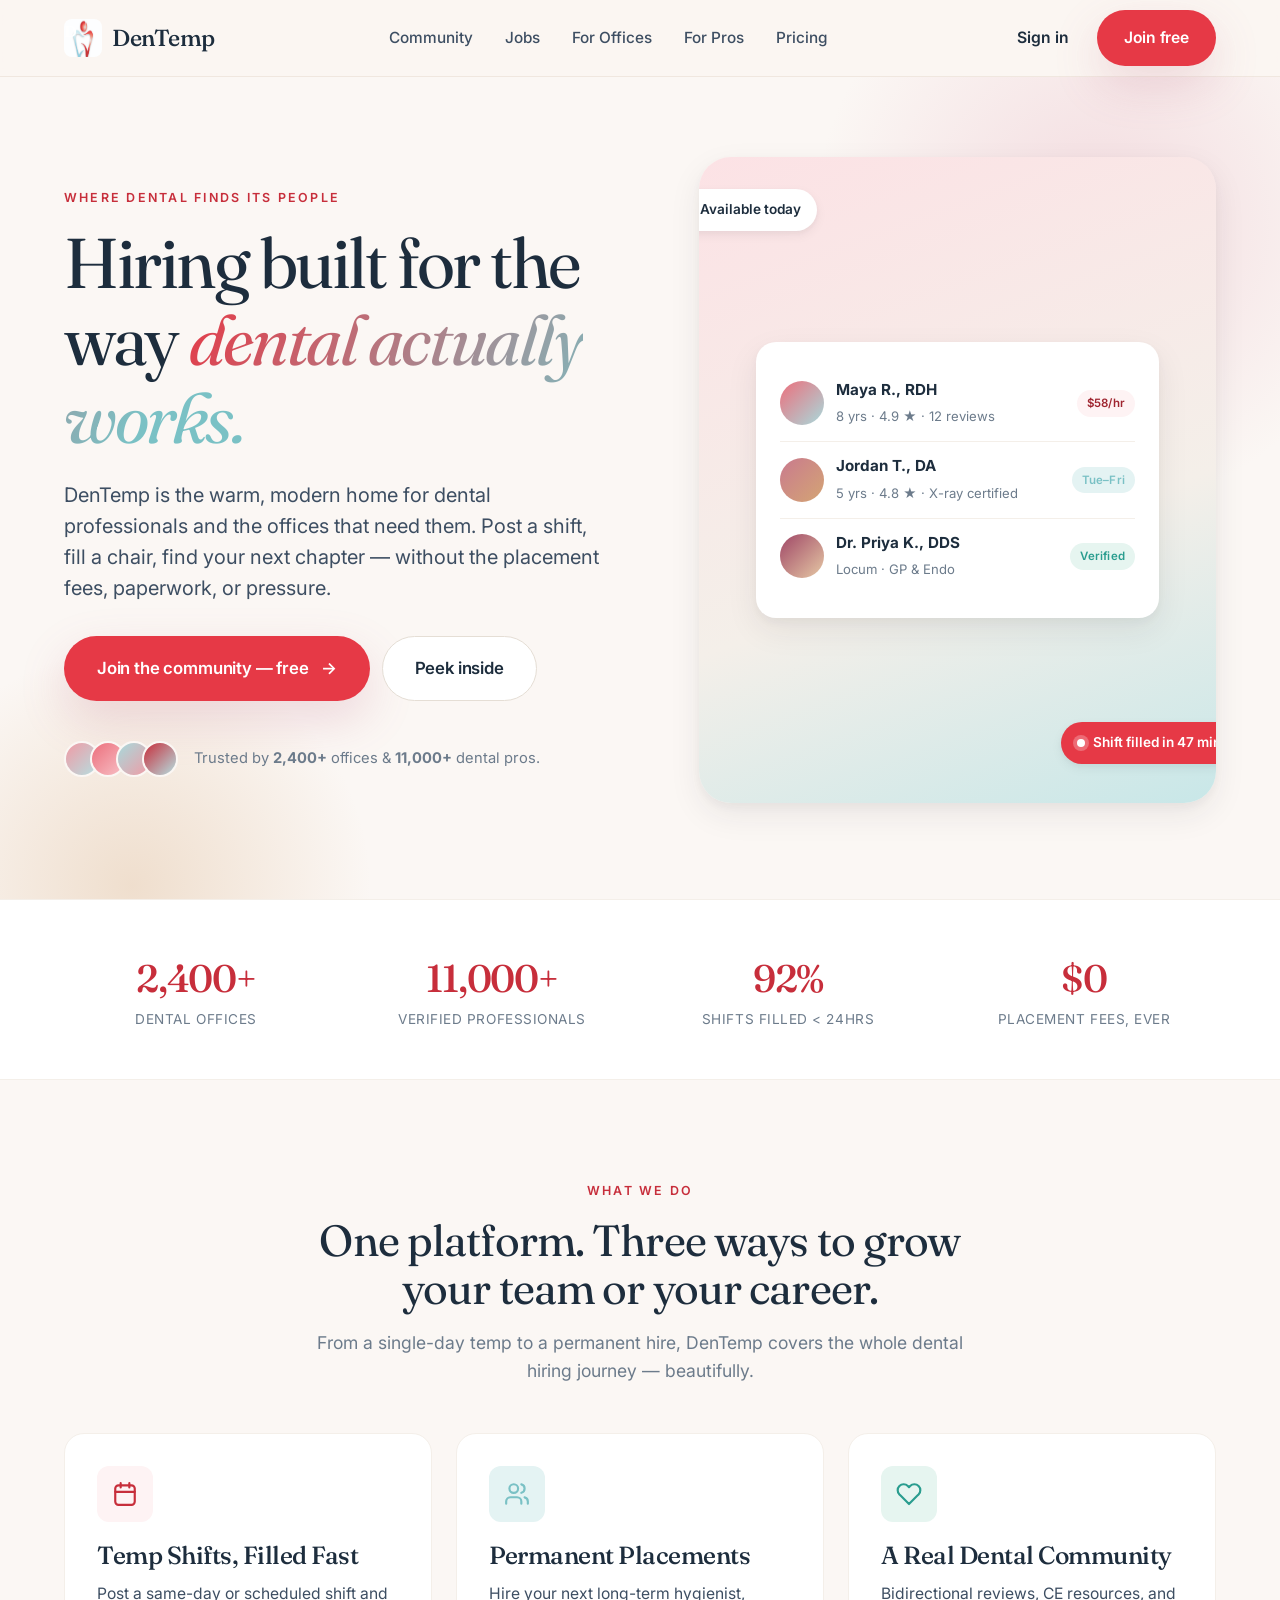
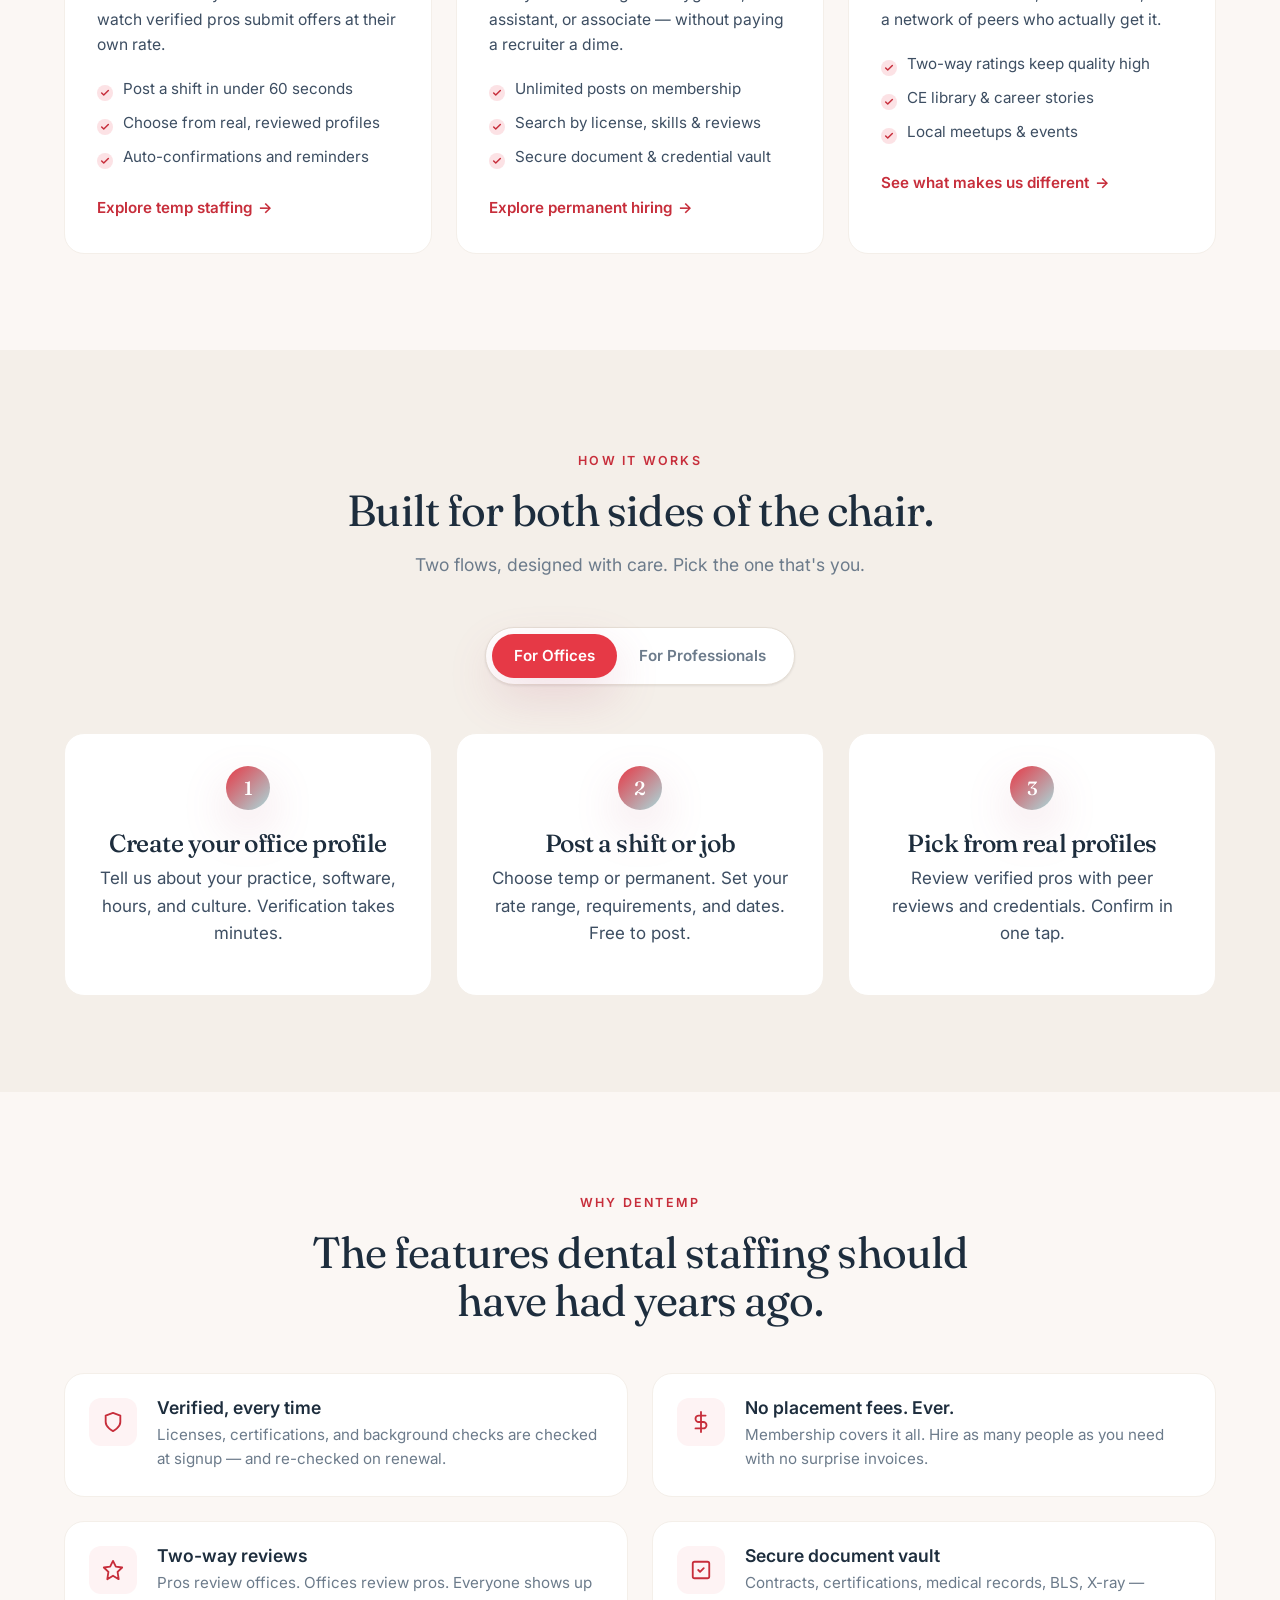
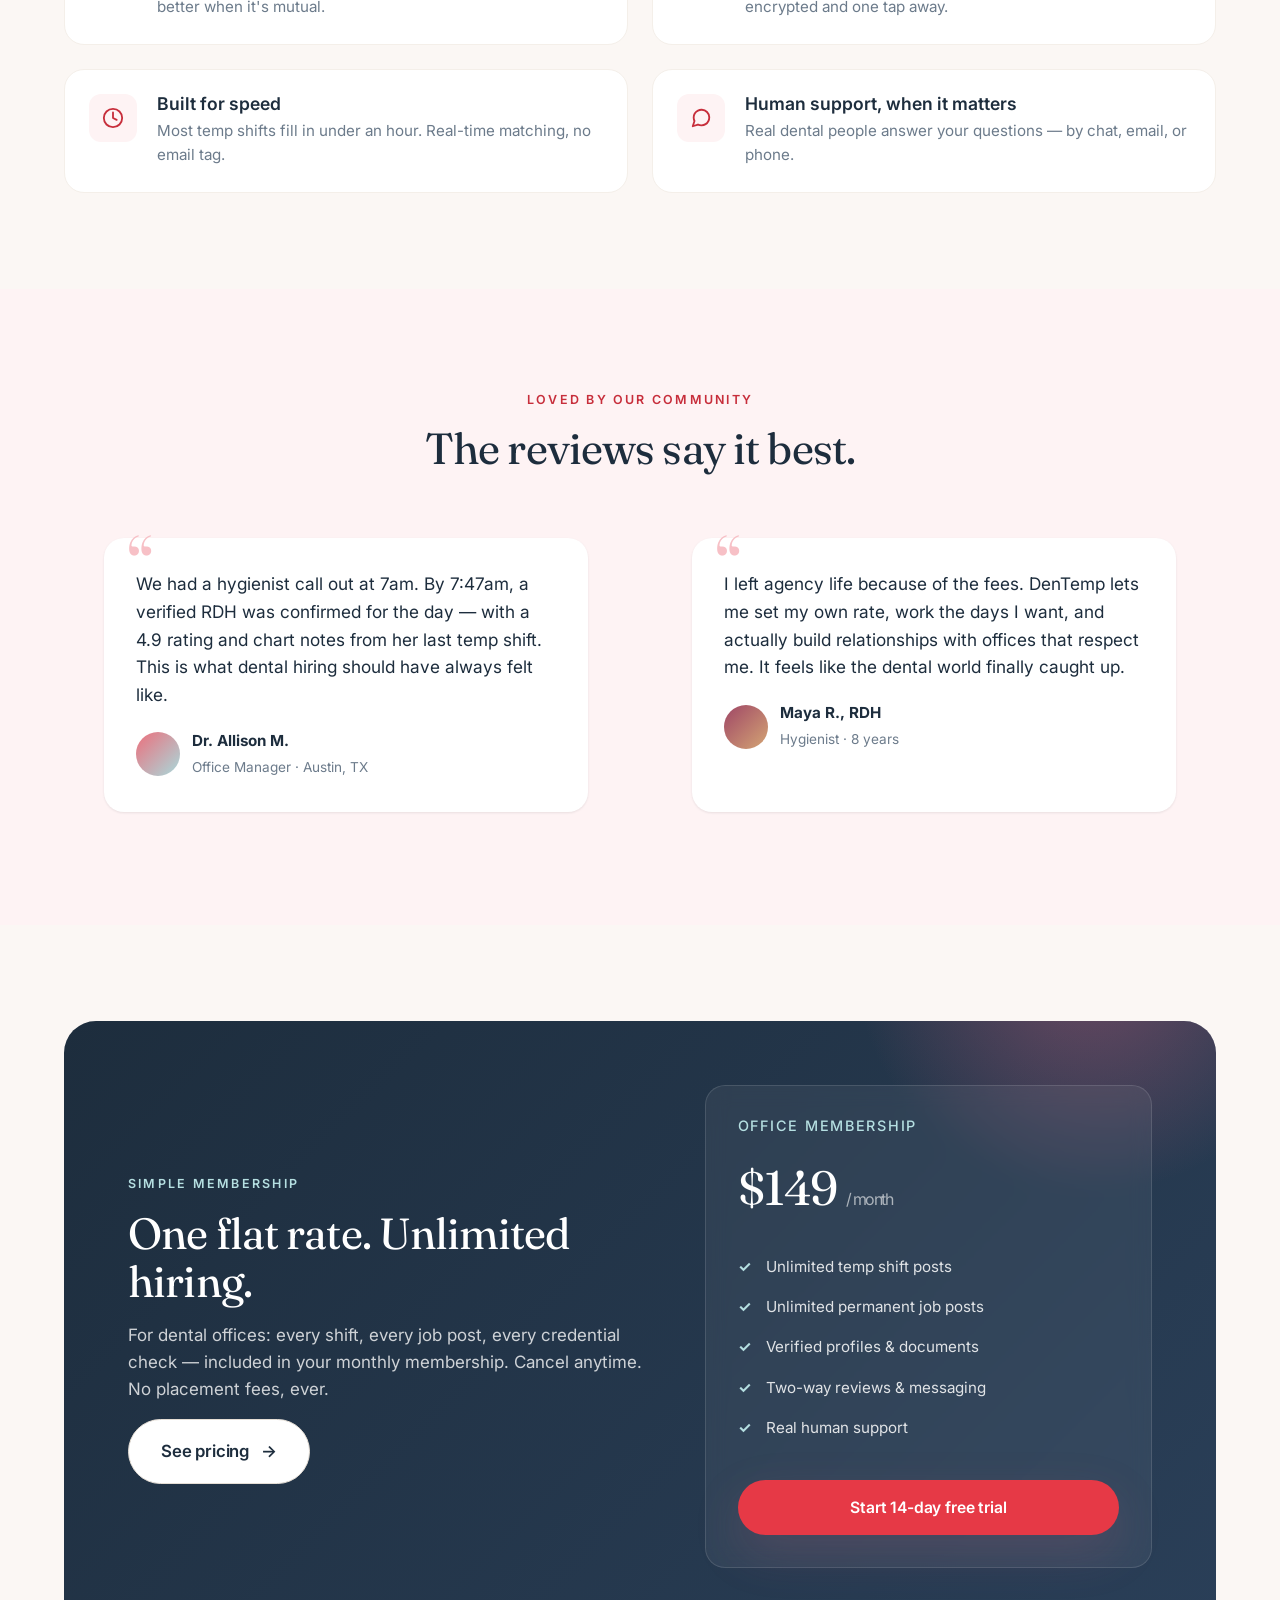
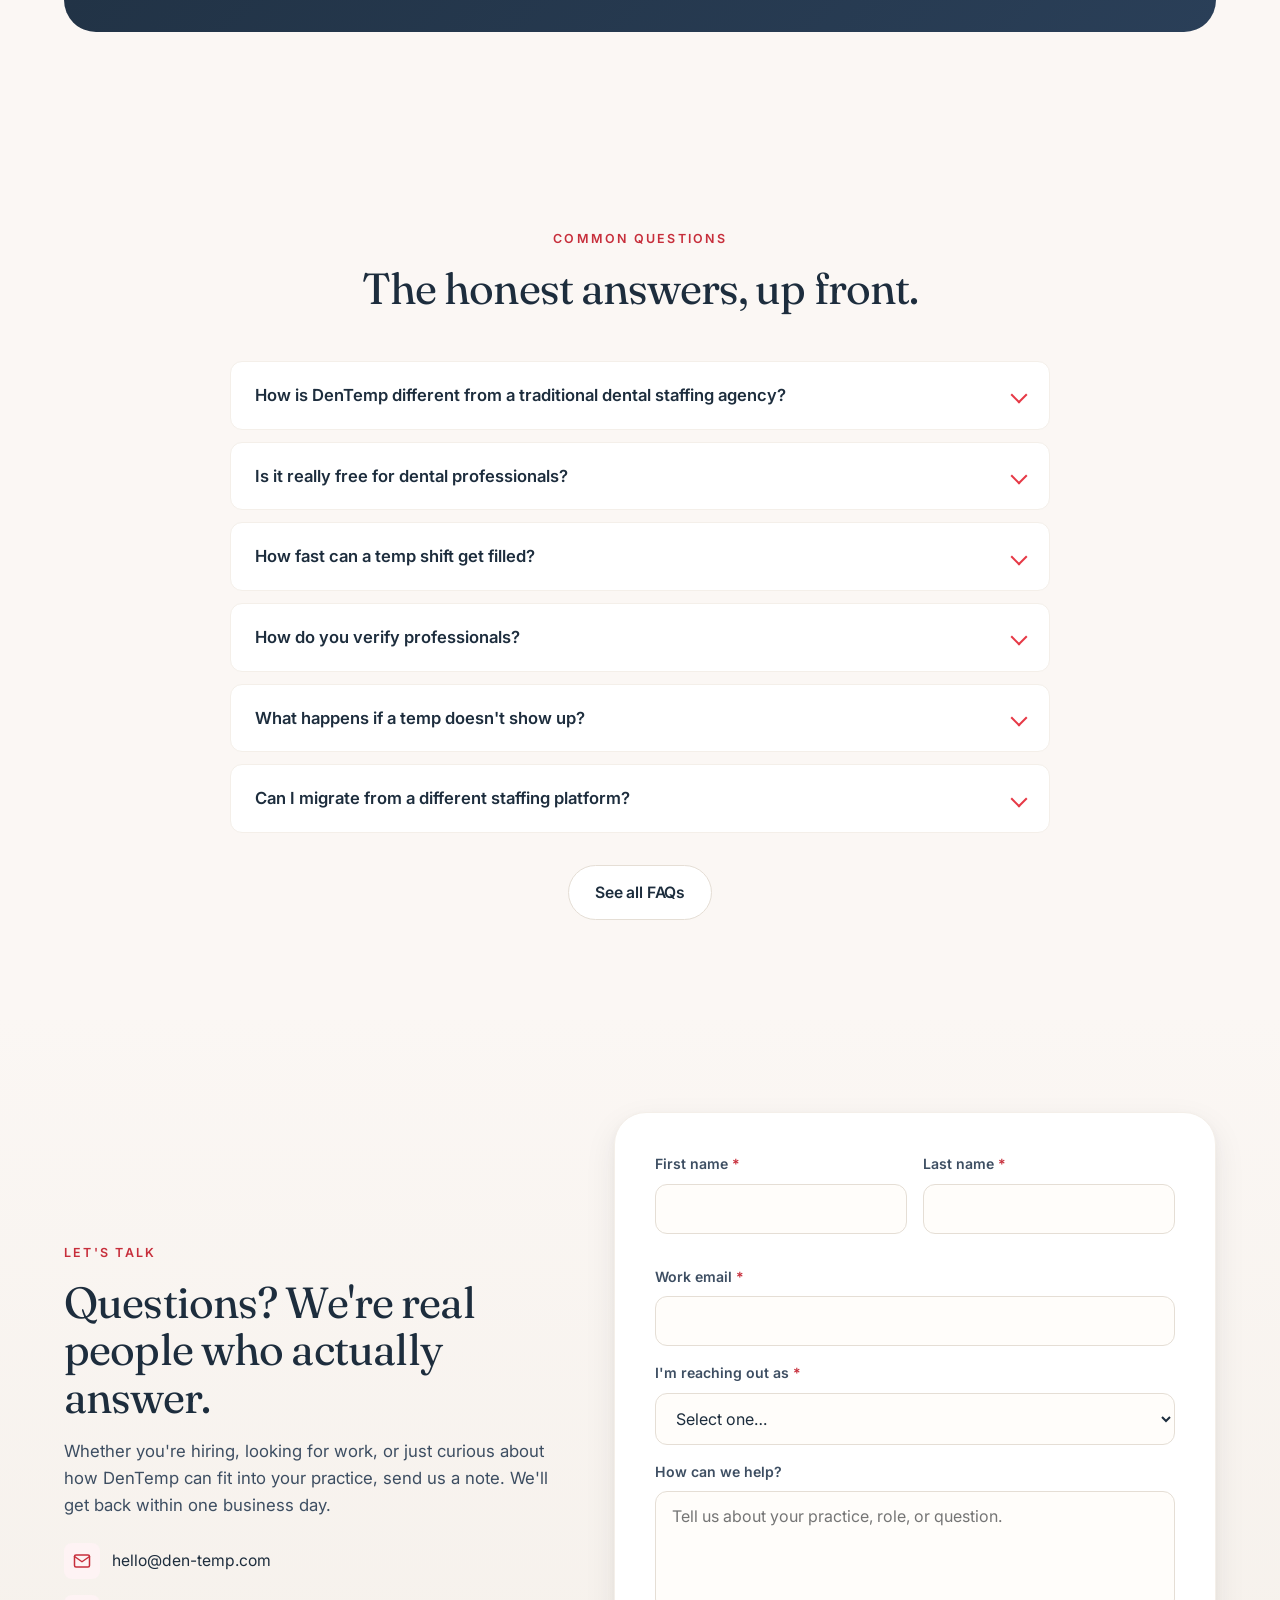
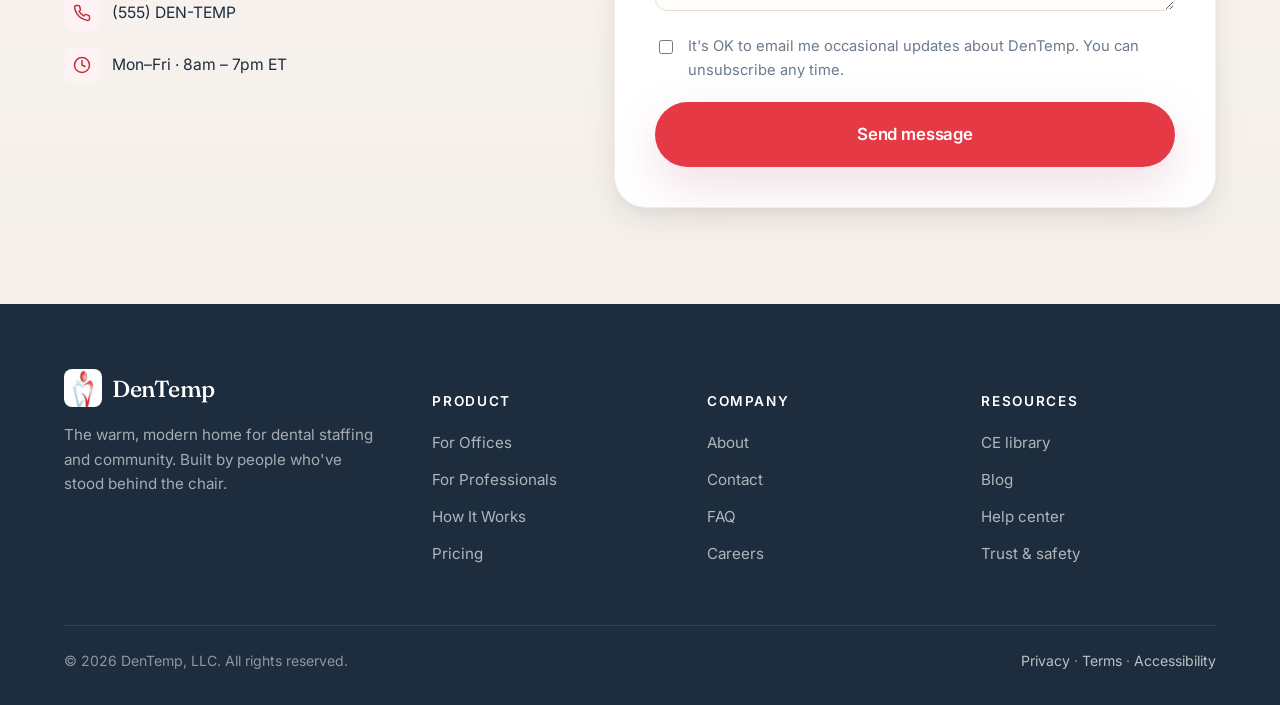
==== commit b9e05ea7: "Add community feed, auth UI, jobs board, profiles + dashboard Repalettes the site to watermelon red " ====
--- a/index.html
+++ b/index.html
@@ -16,7 +16,7 @@
   <meta property="og:title" content="DenTemp — Dental Staffing & Community, Reimagined" />
   <meta property="og:description" content="The digital network for the dental workforce. Hire, work, and connect — all in one warm, modern platform." />
   <meta property="og:url" content="https://www.den-temp.com/" />
-  <meta property="og:image" content="https://www.den-temp.com/assets/og.jpg" />
+  <meta property="og:image" content="https://www.den-temp.com/assets/logo-square.jpg" />
 
   <!-- Twitter -->
   <meta name="twitter:card" content="summary_large_image" />
@@ -57,17 +57,17 @@
 
       <nav aria-label="Primary" class="nav-primary">
         <ul class="nav-links">
+          <li><a href="community.html">Community</a></li>
+          <li><a href="jobs.html">Jobs</a></li>
           <li><a href="for-offices.html">For Offices</a></li>
-          <li><a href="for-professionals.html">For Professionals</a></li>
-          <li><a href="how-it-works.html">How It Works</a></li>
+          <li><a href="for-professionals.html">For Pros</a></li>
           <li><a href="pricing.html">Pricing</a></li>
-          <li><a href="about.html">About</a></li>
         </ul>
       </nav>
 
       <div class="nav-cta nav-cta-desktop">
-        <a href="#" class="btn btn-ghost">Sign in</a>
-        <a href="#contact" class="btn btn-primary">Join free</a>
+        <a href="sign-in.html" class="btn btn-ghost">Sign in</a>
+        <a href="sign-up.html" class="btn btn-primary">Join free</a>
       </div>
 
       <button class="nav-toggle" aria-label="Open menu" aria-controls="mobile-nav" aria-expanded="false">
@@ -77,6 +77,8 @@
 
     <div id="mobile-nav" class="nav-mobile">
       <ul>
+        <li><a href="community.html">Community</a></li>
+        <li><a href="jobs.html">Jobs</a></li>
         <li><a href="for-offices.html">For Offices</a></li>
         <li><a href="for-professionals.html">For Professionals</a></li>
         <li><a href="how-it-works.html">How It Works</a></li>
@@ -86,8 +88,8 @@
         <li><a href="contact.html">Contact</a></li>
       </ul>
       <div class="nav-mobile-cta">
-        <a href="#" class="btn btn-secondary">Sign in</a>
-        <a href="#contact" class="btn btn-primary">Join free</a>
+        <a href="sign-in.html" class="btn btn-secondary">Sign in</a>
+        <a href="sign-up.html" class="btn btn-primary">Join free</a>
       </div>
     </div>
   </header>
@@ -108,8 +110,8 @@
             chapter — without the placement fees, paperwork, or pressure.
           </p>
           <div class="hero-ctas">
-            <a href="for-offices.html" class="btn btn-primary btn-lg btn-arrow">I'm hiring for my office</a>
-            <a href="for-professionals.html" class="btn btn-secondary btn-lg">I'm a dental professional</a>
+            <a href="sign-up.html" class="btn btn-primary btn-lg btn-arrow">Join the community — free</a>
+            <a href="community.html" class="btn btn-secondary btn-lg">Peek inside</a>
           </div>
 
           <div class="hero-trust" aria-label="Trusted by dental professionals">
--- a/styles/main.css
+++ b/styles/main.css
@@ -4,33 +4,33 @@
    ============================================ */
 
 :root {
-  /* Palette */
-  --rose-50:  #FBF3F5;
-  --rose-100: #F5E0E6;
-  --rose-200: #ECC4CE;
-  --rose-300: #DCA0AE;
-  --rose-400: #C97A8E;
-  --rose-500: #B85C7A;   /* primary */
-  --rose-600: #9F4666;
-  --rose-700: #7E3551;
-  --rose-800: #5C2640;
-
-  --gold-300: #E6C9A5;
-  --gold-400: #DDB58D;
-  --gold-500: #D4A574;   /* accent */
-  --gold-600: #B88A55;
+  /* Palette — watermelon red + light blue */
+  --rose-50:  #FEF3F4;   /* very light watermelon tint */
+  --rose-100: #FCE2E5;
+  --rose-200: #F7C0C6;
+  --rose-300: #F09BA5;
+  --rose-400: #EC6F7C;
+  --rose-500: #E63946;   /* watermelon — primary */
+  --rose-600: #C72E3B;
+  --rose-700: #9F2530;
+  --rose-800: #7A1D24;
+
+  --gold-300: #C8E7E8;   /* repurposed: light blue scale */
+  --gold-400: #B5DFE1;
+  --gold-500: #A8DADC;   /* light blue — accent (matched to brand) */
+  --gold-600: #7AC1C5;
 
   --cream-50:  #FFFDFA;
-  --cream-100: #FAF6F2;  /* page bg */
-  --cream-200: #F4EDE6;
-  --cream-300: #E8DDD3;
-
-  --ink-900: #2A2A35;    /* body text */
-  --ink-700: #4A4A55;
-  --ink-500: #6B6B7A;    /* muted */
-  --ink-300: #A6A6B0;
-
-  --success: #7A9B86;
+  --cream-100: #FBF7F4;  /* warm off-white — page bg */
+  --cream-200: #F4EFE9;
+  --cream-300: #E5DED5;
+
+  --ink-900: #1D2D3D;    /* deep slate — body text, pairs with light blue */
+  --ink-700: #3D4E62;
+  --ink-500: #6C7B8B;    /* muted */
+  --ink-300: #A6B0BD;
+
+  --success: #2A9D8F;
   --white:   #FFFFFF;
 
   /* Type */
@@ -449,8 +449,8 @@
   font-weight: 600;
   letter-spacing: .02em;
 }
-.hero-card-row .pill.gold { background: #FBF1E2; color: var(--gold-600); }
-.hero-card-row .pill.sage { background: #EAF1EC; color: var(--success); }
+.hero-card-row .pill.gold { background: #E4F3F3; color: var(--gold-600); }
+.hero-card-row .pill.sage { background: #E6F5F0; color: var(--success); }
 
 .hero-badge {
   position: absolute;
@@ -538,8 +538,8 @@
   margin-bottom: var(--s-5);
   font-size: 1.5rem;
 }
-.service-card:nth-child(2) .service-icon { background: #FBF1E2; color: var(--gold-600); }
-.service-card:nth-child(3) .service-icon { background: #EAF1EC; color: var(--success); }
+.service-card:nth-child(2) .service-icon { background: #E4F3F3; color: var(--gold-600); }
+.service-card:nth-child(3) .service-icon { background: #E6F5F0; color: var(--success); }
 .service-card h3 { margin-bottom: var(--s-3); }
 .service-card p { font-size: 0.98rem; }
 .service-card ul {
@@ -561,7 +561,7 @@
   width: 16px; height: 16px;
   border-radius: 50%;
   background: var(--rose-100);
-  background-image: url("data:image/svg+xml;utf8,<svg xmlns='http://www.w3.org/2000/svg' width='10' height='10' viewBox='0 0 24 24' fill='none' stroke='%239F4666' stroke-width='3.5' stroke-linecap='round' stroke-linejoin='round'><polyline points='20 6 9 17 4 12'/></svg>");
+  background-image: url("data:image/svg+xml;utf8,<svg xmlns='http://www.w3.org/2000/svg' width='10' height='10' viewBox='0 0 24 24' fill='none' stroke='%23C72E3B' stroke-width='3.5' stroke-linecap='round' stroke-linejoin='round'><polyline points='20 6 9 17 4 12'/></svg>");
   background-position: center;
   background-repeat: no-repeat;
 }
@@ -718,7 +718,7 @@
    Pricing teaser
    ============================================ */
 .pricing-teaser {
-  background: linear-gradient(135deg, var(--ink-900) 0%, #3D2A35 100%);
+  background: linear-gradient(135deg, var(--ink-900) 0%, #2A3F58 100%);
   border-radius: var(--r-xl);
   padding: var(--s-16);
   color: var(--white);
@@ -918,10 +918,10 @@
 .form-success {
   display: none;
   padding: var(--s-5);
-  background: #EAF1EC;
-  color: #3D5A48;
+  background: #E6F5F0;
+  color: #1E6B5F;
   border-radius: var(--r-md);
-  border: 1px solid #C7DACF;
+  border: 1px solid #B8DDD3;
   margin-bottom: var(--s-5);
   font-weight: 500;
 }
@@ -1065,7 +1065,7 @@
   width: 16px; height: 16px;
   border-radius: 50%;
   background: var(--rose-100);
-  background-image: url("data:image/svg+xml;utf8,<svg xmlns='http://www.w3.org/2000/svg' width='10' height='10' viewBox='0 0 24 24' fill='none' stroke='%239F4666' stroke-width='3.5' stroke-linecap='round' stroke-linejoin='round'><polyline points='20 6 9 17 4 12'/></svg>");
+  background-image: url("data:image/svg+xml;utf8,<svg xmlns='http://www.w3.org/2000/svg' width='10' height='10' viewBox='0 0 24 24' fill='none' stroke='%23C72E3B' stroke-width='3.5' stroke-linecap='round' stroke-linejoin='round'><polyline points='20 6 9 17 4 12'/></svg>");
   background-position: center;
   background-repeat: no-repeat;
 }
@@ -1090,7 +1090,773 @@
 .cta-strip .btn-secondary { background: var(--white); color: var(--rose-700); border-color: var(--white); }
 .cta-strip .btn-secondary:hover { background: var(--cream-100); color: var(--rose-800); }
 
-/* Reduced motion */
+/* ============================================
+   Logo (actual brand mark from /assets)
+   ============================================ */
+.brand-mark {
+  width: 38px;
+  height: 38px;
+  border-radius: var(--r-sm);
+  background-color: var(--white);
+  background-image: url("../assets/logo-square.jpg");
+  background-size: 112% 150%;
+  background-position: center 14%;
+  background-repeat: no-repeat;
+  box-shadow: none;
+  display: inline-block;
+  flex-shrink: 0;
+}
+.brand-mark span { display: none; }
+
+/* Full DENTEMP wordmark style */
+.brand-word {
+  font-family: var(--font-body);
+  font-weight: 700;
+  letter-spacing: 0.04em;
+  color: var(--rose-500);
+  text-transform: uppercase;
+  font-size: 1.4rem;
+}
+.brand-word + small {
+  display: block;
+  font-size: 0.62rem;
+  letter-spacing: 0.18em;
+  text-transform: uppercase;
+  font-weight: 600;
+  color: var(--ink-500);
+  margin-top: -2px;
+}
+
+/* ============================================
+   APP SHELL (signed-in product pages)
+   ============================================ */
+.app-shell {
+  display: grid;
+  grid-template-columns: 260px 1fr;
+  min-height: calc(100vh - var(--header-h));
+  background: var(--cream-100);
+}
+@media (max-width: 900px) { .app-shell { grid-template-columns: 1fr; } }
+
+.app-sidebar {
+  border-right: 1px solid var(--cream-300);
+  background: var(--white);
+  padding: var(--s-6) var(--s-4);
+  position: sticky;
+  top: var(--header-h);
+  height: calc(100vh - var(--header-h));
+  overflow-y: auto;
+}
+@media (max-width: 900px) { .app-sidebar { position: static; height: auto; border-right: 0; border-bottom: 1px solid var(--cream-300); } }
+
+.app-sidebar nav { display: flex; flex-direction: column; gap: 4px; }
+.app-sidebar a {
+  display: flex;
+  align-items: center;
+  gap: var(--s-3);
+  padding: 10px 14px;
+  border-radius: var(--r-md);
+  color: var(--ink-700);
+  font-weight: 500;
+  font-size: 0.95rem;
+}
+.app-sidebar a:hover { background: var(--cream-200); color: var(--ink-900); }
+.app-sidebar a.active {
+  background: var(--rose-50);
+  color: var(--rose-600);
+}
+.app-sidebar a svg { flex-shrink: 0; }
+
+.sidebar-section {
+  font-size: 0.72rem;
+  letter-spacing: 0.14em;
+  text-transform: uppercase;
+  color: var(--ink-300);
+  font-weight: 600;
+  padding: var(--s-5) 14px var(--s-2);
+}
+
+.app-main { padding: var(--s-8) var(--s-8) var(--s-12); }
+@media (max-width: 720px) { .app-main { padding: var(--s-6) var(--s-4) var(--s-10); } }
+
+.app-grid {
+  display: grid;
+  grid-template-columns: 1fr 320px;
+  gap: var(--s-6);
+  align-items: start;
+}
+@media (max-width: 1100px) { .app-grid { grid-template-columns: 1fr; } }
+
+.app-card {
+  background: var(--white);
+  border: 1px solid var(--cream-300);
+  border-radius: var(--r-lg);
+  padding: var(--s-6);
+}
+.app-card-title {
+  font-family: var(--font-display);
+  font-size: 1.2rem;
+  margin: 0 0 var(--s-4);
+}
+
+/* ============================================
+   COMMUNITY FEED
+   ============================================ */
+.feed-head {
+  display: flex; justify-content: space-between; align-items: center; gap: var(--s-4);
+  flex-wrap: wrap;
+  margin-bottom: var(--s-6);
+}
+.feed-head h1 { font-size: 2rem; margin: 0; }
+.live-pill {
+  display: inline-flex; align-items: center; gap: 8px;
+  background: var(--rose-50);
+  color: var(--rose-700);
+  padding: 6px 14px;
+  border-radius: var(--r-full);
+  font-size: 0.85rem;
+  font-weight: 600;
+}
+.live-pill .dot {
+  width: 8px; height: 8px; border-radius: 50%;
+  background: var(--rose-500);
+  box-shadow: 0 0 0 4px rgba(230,57,70,.18);
+  animation: pulse 2s var(--ease) infinite;
+}
+
+.filter-tabs {
+  display: flex; gap: 8px; flex-wrap: wrap;
+  margin-bottom: var(--s-5);
+}
+.filter-tabs button {
+  background: var(--white);
+  border: 1px solid var(--cream-300);
+  border-radius: var(--r-full);
+  padding: 8px 16px;
+  font-size: 0.9rem;
+  color: var(--ink-700);
+  font-weight: 500;
+  transition: all .2s var(--ease);
+}
+.filter-tabs button:hover { border-color: var(--rose-300); color: var(--rose-600); }
+.filter-tabs button.active {
+  background: var(--rose-500);
+  border-color: var(--rose-500);
+  color: var(--white);
+}
+
+/* Composer */
+.composer {
+  background: var(--white);
+  border: 1px solid var(--cream-300);
+  border-radius: var(--r-lg);
+  padding: var(--s-5);
+  margin-bottom: var(--s-5);
+  display: flex; gap: var(--s-4);
+}
+.composer .avatar {
+  width: 44px; height: 44px;
+  border-radius: 50%;
+  background: linear-gradient(135deg, var(--rose-400), var(--gold-500));
+  flex-shrink: 0;
+}
+.composer-body { flex: 1; min-width: 0; }
+.composer textarea {
+  width: 100%;
+  border: 0;
+  resize: none;
+  font: inherit;
+  font-size: 1.05rem;
+  padding: 8px 0;
+  background: transparent;
+  color: var(--ink-900);
+  outline: none;
+}
+.composer textarea::placeholder { color: var(--ink-500); }
+.composer-actions {
+  display: flex; justify-content: space-between; align-items: center;
+  margin-top: var(--s-3);
+  padding-top: var(--s-3);
+  border-top: 1px solid var(--cream-200);
+}
+.composer-tools { display: flex; gap: 4px; }
+.composer-tool {
+  background: transparent; border: 0;
+  width: 36px; height: 36px;
+  border-radius: var(--r-sm);
+  display: inline-flex; align-items: center; justify-content: center;
+  color: var(--ink-500);
+  transition: all .2s var(--ease);
+}
+.composer-tool:hover { background: var(--rose-50); color: var(--rose-600); }
+.char-count {
+  font-size: 0.82rem;
+  color: var(--ink-500);
+  margin-right: var(--s-3);
+}
+.char-count.warn { color: var(--rose-600); font-weight: 600; }
+
+/* Feed cards */
+.feed { display: flex; flex-direction: column; gap: var(--s-4); }
+.feed-card {
+  background: var(--white);
+  border: 1px solid var(--cream-300);
+  border-radius: var(--r-lg);
+  padding: var(--s-5) var(--s-6);
+  transition: border-color .2s var(--ease);
+}
+.feed-card:hover { border-color: var(--rose-200); }
+
+.feed-card-head {
+  display: flex; gap: var(--s-3); align-items: flex-start;
+  margin-bottom: var(--s-3);
+}
+.feed-avatar {
+  width: 44px; height: 44px;
+  border-radius: 50%;
+  background: linear-gradient(135deg, var(--rose-400), var(--gold-500));
+  flex-shrink: 0;
+  position: relative;
+}
+.feed-avatar.is-online::after {
+  content: "";
+  position: absolute;
+  right: -2px; bottom: -2px;
+  width: 12px; height: 12px;
+  border-radius: 50%;
+  background: var(--success);
+  border: 2px solid var(--white);
+}
+.feed-meta { flex: 1; min-width: 0; }
+.feed-meta strong { color: var(--ink-900); font-weight: 600; }
+.feed-meta .badge {
+  display: inline-flex; align-items: center; gap: 4px;
+  background: var(--gold-300);
+  color: var(--blue-700, #3A7C82);
+  padding: 2px 8px;
+  border-radius: var(--r-full);
+  font-size: 0.72rem;
+  font-weight: 600;
+  margin-left: 6px;
+}
+.feed-meta .timestamp { color: var(--ink-500); font-size: 0.88rem; margin-left: 6px; }
+.feed-meta .subtitle { color: var(--ink-500); font-size: 0.88rem; }
+
+.activity-tag {
+  display: inline-flex; align-items: center; gap: 6px;
+  font-size: 0.78rem;
+  font-weight: 600;
+  letter-spacing: 0.02em;
+  padding: 4px 10px;
+  border-radius: var(--r-full);
+  text-transform: uppercase;
+  flex-shrink: 0;
+}
+.activity-tag.t-join     { background: var(--rose-50); color: var(--rose-700); }
+.activity-tag.t-job      { background: #E4F3F3; color: #3A7C82; }
+.activity-tag.t-avail    { background: #E6F5F0; color: var(--success); }
+.activity-tag.t-post     { background: var(--cream-200); color: var(--ink-700); }
+.activity-tag.t-comment  { background: var(--cream-200); color: var(--ink-700); }
+.activity-tag.t-profile  { background: var(--cream-200); color: var(--ink-700); }
+.activity-tag.t-review   { background: var(--rose-50); color: var(--rose-700); }
+
+.feed-body {
+  font-size: 1.02rem;
+  line-height: 1.55;
+  color: var(--ink-900);
+  margin: 0 0 var(--s-3);
+  white-space: pre-wrap;
+}
+.feed-body a { color: var(--rose-600); font-weight: 500; }
+
+.feed-media-grid {
+  display: grid;
+  grid-template-columns: repeat(2, 1fr);
+  gap: 6px;
+  margin: var(--s-3) 0;
+  border-radius: var(--r-md);
+  overflow: hidden;
+}
+.feed-media-grid.single { grid-template-columns: 1fr; }
+.feed-media-grid .m {
+  aspect-ratio: 16/10;
+  background: linear-gradient(135deg, var(--rose-200), var(--gold-300));
+  position: relative;
+}
+.feed-media-grid .m::after {
+  content: "";
+  position: absolute; inset: 0;
+  background: radial-gradient(circle at 30% 40%, rgba(255,255,255,.4), transparent 60%);
+}
+
+.feed-actions {
+  display: flex;
+  gap: 4px;
+  margin-top: var(--s-3);
+  padding-top: var(--s-3);
+  border-top: 1px solid var(--cream-200);
+}
+.feed-action {
+  flex: 1;
+  background: transparent;
+  border: 0;
+  padding: 8px;
+  border-radius: var(--r-sm);
+  display: inline-flex; align-items: center; justify-content: center; gap: 6px;
+  color: var(--ink-500);
+  font-size: 0.9rem;
+  font-weight: 500;
+  transition: all .15s var(--ease);
+}
+.feed-action:hover { background: var(--cream-100); color: var(--ink-900); }
+.feed-action.hearted { color: var(--rose-500); }
+.feed-action.hearted svg { fill: var(--rose-500); }
+.feed-action svg { width: 18px; height: 18px; transition: transform .2s var(--ease); }
+.feed-action:active svg { transform: scale(0.85); }
+@keyframes heart-pop {
+  0% { transform: scale(1); }
+  35% { transform: scale(1.35); }
+  60% { transform: scale(0.92); }
+  100% { transform: scale(1); }
+}
+.feed-action.hearted svg { animation: heart-pop .35s var(--ease); }
+
+/* "New posts" floating pill */
+.new-posts-pill {
+  position: sticky;
+  top: calc(var(--header-h) + 12px);
+  z-index: 50;
+  display: none;
+  margin: 0 auto var(--s-4);
+  text-align: center;
+}
+.new-posts-pill button {
+  background: var(--rose-500);
+  color: var(--white);
+  border: 0;
+  padding: 8px 18px;
+  border-radius: var(--r-full);
+  font-weight: 600;
+  font-size: 0.9rem;
+  box-shadow: var(--shadow-rose);
+  cursor: pointer;
+}
+.new-posts-pill.visible { display: block; animation: fadeIn .3s var(--ease); }
+
+/* Sidebar widgets */
+.widget {
+  background: var(--white);
+  border: 1px solid var(--cream-300);
+  border-radius: var(--r-lg);
+  padding: var(--s-5);
+  margin-bottom: var(--s-4);
+}
+.widget h3 {
+  font-family: var(--font-body);
+  font-size: 0.82rem;
+  letter-spacing: 0.14em;
+  text-transform: uppercase;
+  color: var(--ink-500);
+  margin: 0 0 var(--s-4);
+  font-weight: 600;
+}
+.who-row {
+  display: flex; gap: var(--s-3); align-items: center;
+  padding: 10px 0;
+  border-bottom: 1px solid var(--cream-200);
+}
+.who-row:last-child { border-bottom: 0; }
+.who-row .avatar {
+  width: 36px; height: 36px;
+  border-radius: 50%;
+  background: linear-gradient(135deg, var(--rose-400), var(--gold-500));
+  flex-shrink: 0;
+}
+.who-row .meta { flex: 1; min-width: 0; }
+.who-row .meta strong { font-size: 0.92rem; display: block; }
+.who-row .meta span { font-size: 0.82rem; color: var(--ink-500); }
+.who-row .btn-mini {
+  padding: 4px 12px;
+  background: var(--ink-900);
+  color: var(--white);
+  border: 0;
+  border-radius: var(--r-full);
+  font-size: 0.78rem;
+  font-weight: 600;
+  cursor: pointer;
+}
+.who-row .btn-mini:hover { background: var(--rose-500); }
+
+.trending-tag {
+  display: block;
+  padding: 10px 0;
+  border-bottom: 1px solid var(--cream-200);
+  font-size: 0.92rem;
+  color: var(--ink-900);
+  font-weight: 500;
+}
+.trending-tag:last-child { border-bottom: 0; }
+.trending-tag span { display: block; color: var(--ink-500); font-size: 0.78rem; font-weight: 400; margin-top: 2px; }
+
+/* ============================================
+   AUTH PAGES
+   ============================================ */
+.auth-wrap {
+  min-height: calc(100vh - var(--header-h));
+  display: grid;
+  grid-template-columns: 1fr 1fr;
+  background: var(--cream-100);
+}
+@media (max-width: 900px) { .auth-wrap { grid-template-columns: 1fr; } }
+.auth-visual {
+  background: linear-gradient(135deg, var(--rose-500) 0%, var(--rose-700) 60%, #2A3F58 100%);
+  color: var(--white);
+  display: flex;
+  align-items: center;
+  justify-content: center;
+  padding: var(--s-12);
+  position: relative;
+  overflow: hidden;
+}
+.auth-visual::before {
+  content: "";
+  position: absolute;
+  top: -30%; right: -20%;
+  width: 600px; height: 600px;
+  border-radius: 50%;
+  background: radial-gradient(circle, rgba(168,218,220,.4), transparent 60%);
+}
+.auth-visual-inner { position: relative; max-width: 440px; }
+.auth-visual h2 {
+  color: var(--white);
+  font-size: 2.4rem;
+  margin-bottom: var(--s-5);
+  line-height: 1.15;
+}
+.auth-visual p { color: rgba(255,255,255,.85); font-size: 1.1rem; }
+.auth-quote {
+  margin-top: var(--s-10);
+  padding: var(--s-5);
+  background: rgba(255,255,255,.08);
+  border-radius: var(--r-md);
+  border: 1px solid rgba(255,255,255,.12);
+  backdrop-filter: blur(10px);
+}
+.auth-quote blockquote { margin: 0 0 12px; font-size: 1rem; line-height: 1.5; color: rgba(255,255,255,.9); font-style: italic; }
+.auth-quote cite { font-size: 0.85rem; color: rgba(255,255,255,.7); font-style: normal; }
+
+.auth-form-side {
+  display: flex;
+  align-items: center;
+  justify-content: center;
+  padding: var(--s-12) var(--s-8);
+}
+.auth-card {
+  max-width: 440px;
+  width: 100%;
+}
+.auth-card h1 {
+  font-size: 2rem;
+  margin-bottom: 8px;
+}
+.auth-card > p {
+  color: var(--ink-500);
+  margin-bottom: var(--s-8);
+}
+.role-toggle {
+  display: grid;
+  grid-template-columns: 1fr 1fr;
+  background: var(--cream-200);
+  padding: 4px;
+  border-radius: var(--r-md);
+  margin-bottom: var(--s-6);
+}
+.role-toggle button {
+  background: transparent;
+  border: 0;
+  padding: 10px 14px;
+  border-radius: var(--r-sm);
+  font-weight: 600;
+  font-size: 0.92rem;
+  color: var(--ink-500);
+  transition: all .2s var(--ease);
+}
+.role-toggle button.active {
+  background: var(--white);
+  color: var(--ink-900);
+  box-shadow: var(--shadow-sm);
+}
+
+.oauth-btn {
+  width: 100%;
+  background: var(--white);
+  border: 1.5px solid var(--cream-300);
+  padding: 12px;
+  border-radius: var(--r-md);
+  font-weight: 600;
+  display: inline-flex;
+  align-items: center;
+  justify-content: center;
+  gap: 10px;
+  margin-bottom: var(--s-4);
+  cursor: pointer;
+  transition: all .2s var(--ease);
+}
+.oauth-btn:hover { border-color: var(--rose-300); background: var(--rose-50); }
+.oauth-divider {
+  display: flex; align-items: center; gap: var(--s-3);
+  color: var(--ink-300); font-size: 0.85rem;
+  margin: var(--s-4) 0;
+}
+.oauth-divider::before, .oauth-divider::after {
+  content: ""; flex: 1; height: 1px; background: var(--cream-300);
+}
+
+.auth-footer {
+  text-align: center;
+  font-size: 0.92rem;
+  color: var(--ink-500);
+  margin-top: var(--s-6);
+}
+
+/* ============================================
+   JOB BOARD
+   ============================================ */
+.search-bar {
+  background: var(--white);
+  border: 1px solid var(--cream-300);
+  border-radius: var(--r-lg);
+  padding: 10px;
+  display: grid;
+  grid-template-columns: 1.4fr 1fr 1fr auto;
+  gap: 10px;
+  margin-bottom: var(--s-6);
+  box-shadow: var(--shadow-sm);
+}
+@media (max-width: 800px) { .search-bar { grid-template-columns: 1fr; } }
+.search-bar input, .search-bar select {
+  border: 0;
+  padding: 12px 14px;
+  background: var(--cream-100);
+  border-radius: var(--r-md);
+  font: inherit;
+  font-size: 0.95rem;
+  color: var(--ink-900);
+}
+.search-bar input:focus, .search-bar select:focus {
+  outline: none;
+  background: var(--white);
+  box-shadow: 0 0 0 2px var(--rose-300);
+}
+
+.jobs-layout {
+  display: grid;
+  grid-template-columns: 260px 1fr;
+  gap: var(--s-6);
+}
+@media (max-width: 900px) { .jobs-layout { grid-template-columns: 1fr; } }
+
+.filters {
+  background: var(--white);
+  border: 1px solid var(--cream-300);
+  border-radius: var(--r-lg);
+  padding: var(--s-5);
+  position: sticky;
+  top: calc(var(--header-h) + 16px);
+  align-self: start;
+}
+.filters h4 {
+  font-size: 0.8rem;
+  text-transform: uppercase;
+  letter-spacing: 0.12em;
+  color: var(--ink-500);
+  margin: var(--s-5) 0 var(--s-3);
+}
+.filters h4:first-child { margin-top: 0; }
+.filter-check { display: flex; align-items: center; gap: 10px; padding: 6px 0; font-size: 0.92rem; cursor: pointer; }
+.filter-check input { accent-color: var(--rose-500); }
+
+.jobs-list { display: flex; flex-direction: column; gap: var(--s-4); }
+.job-card {
+  background: var(--white);
+  border: 1px solid var(--cream-300);
+  border-radius: var(--r-lg);
+  padding: var(--s-5) var(--s-6);
+  display: grid;
+  grid-template-columns: auto 1fr auto;
+  gap: var(--s-5);
+  align-items: center;
+  transition: all .2s var(--ease);
+}
+.job-card:hover { border-color: var(--rose-300); transform: translateY(-2px); box-shadow: var(--shadow-md); }
+.job-logo {
+  width: 56px; height: 56px;
+  border-radius: var(--r-md);
+  background: linear-gradient(135deg, var(--gold-500), var(--rose-300));
+  display: inline-flex; align-items: center; justify-content: center;
+  color: var(--white);
+  font-family: var(--font-display);
+  font-weight: 600;
+  font-size: 1.3rem;
+}
+.job-info h3 {
+  font-family: var(--font-body);
+  font-size: 1.1rem;
+  margin: 0 0 4px;
+  font-weight: 600;
+  letter-spacing: 0;
+}
+.job-info .office { color: var(--ink-700); font-weight: 500; font-size: 0.95rem; }
+.job-info .meta {
+  display: flex; flex-wrap: wrap; gap: 12px;
+  margin-top: 8px;
+  font-size: 0.88rem;
+  color: var(--ink-500);
+}
+.job-info .meta span { display: inline-flex; align-items: center; gap: 4px; }
+.job-info .tags { display: flex; gap: 6px; margin-top: 10px; flex-wrap: wrap; }
+.job-info .tags span {
+  font-size: 0.74rem;
+  background: var(--cream-200);
+  color: var(--ink-700);
+  padding: 3px 10px;
+  border-radius: var(--r-full);
+  font-weight: 500;
+}
+.job-cta { display: flex; flex-direction: column; align-items: flex-end; gap: 6px; }
+.job-rate { font-family: var(--font-display); font-size: 1.4rem; color: var(--rose-600); font-weight: 500; }
+.job-rate small { font-size: 0.82rem; color: var(--ink-500); font-family: var(--font-body); }
+@media (max-width: 720px) {
+  .job-card { grid-template-columns: auto 1fr; }
+  .job-cta { grid-column: 1 / -1; flex-direction: row; justify-content: space-between; align-items: center; }
+}
+
+/* ============================================
+   PROFILE PAGES
+   ============================================ */
+.profile-cover {
+  height: 220px;
+  background: linear-gradient(135deg, var(--rose-400), var(--gold-500), var(--ink-700));
+  position: relative;
+  border-radius: var(--r-lg);
+  overflow: hidden;
+}
+.profile-cover::after {
+  content: "";
+  position: absolute; inset: 0;
+  background: radial-gradient(circle at 70% 30%, rgba(255,255,255,.2), transparent 60%);
+}
+
+.profile-head {
+  background: var(--white);
+  border: 1px solid var(--cream-300);
+  border-radius: var(--r-lg);
+  padding: var(--s-6);
+  margin-top: -60px;
+  position: relative;
+  display: grid;
+  grid-template-columns: auto 1fr auto;
+  gap: var(--s-6);
+  align-items: end;
+}
+@media (max-width: 720px) {
+  .profile-head { grid-template-columns: 1fr; text-align: center; }
+}
+.profile-avatar {
+  width: 110px; height: 110px;
+  border-radius: 50%;
+  border: 4px solid var(--white);
+  background: linear-gradient(135deg, var(--rose-400), var(--gold-500));
+  box-shadow: var(--shadow-md);
+  margin-top: -70px;
+}
+.profile-name h1 { font-size: 2rem; margin-bottom: 4px; }
+.profile-name .headline { color: var(--ink-500); font-size: 1rem; }
+.profile-name .rating {
+  display: inline-flex; align-items: center; gap: 6px;
+  margin-top: 10px;
+  font-weight: 600;
+  color: var(--ink-900);
+  font-size: 0.95rem;
+}
+.profile-name .rating .stars { color: var(--gold-600); }
+
+.profile-tabs {
+  display: flex; gap: 4px;
+  margin: var(--s-6) 0 var(--s-4);
+  border-bottom: 1px solid var(--cream-300);
+  overflow-x: auto;
+}
+.profile-tabs button {
+  background: transparent; border: 0;
+  padding: 12px 18px;
+  font-weight: 600;
+  font-size: 0.95rem;
+  color: var(--ink-500);
+  border-bottom: 2px solid transparent;
+  white-space: nowrap;
+}
+.profile-tabs button.active {
+  color: var(--rose-600);
+  border-bottom-color: var(--rose-500);
+}
+
+.profile-grid {
+  display: grid;
+  grid-template-columns: 1fr 320px;
+  gap: var(--s-6);
+}
+@media (max-width: 900px) { .profile-grid { grid-template-columns: 1fr; } }
+
+.cred-grid {
+  display: grid;
+  grid-template-columns: repeat(2, 1fr);
+  gap: var(--s-3);
+}
+.cred {
+  display: flex; gap: var(--s-3); align-items: flex-start;
+  padding: var(--s-4);
+  background: var(--cream-100);
+  border-radius: var(--r-md);
+  border: 1px solid var(--cream-200);
+}
+.cred-ico {
+  width: 36px; height: 36px;
+  background: var(--gold-300);
+  color: #3A7C82;
+  border-radius: var(--r-sm);
+  display: inline-flex; align-items: center; justify-content: center;
+  flex-shrink: 0;
+}
+.cred strong { display: block; font-size: 0.95rem; color: var(--ink-900); }
+.cred span { font-size: 0.85rem; color: var(--ink-500); }
+
+.skill-pills { display: flex; flex-wrap: wrap; gap: 6px; }
+.skill-pills span {
+  background: var(--rose-50);
+  color: var(--rose-700);
+  padding: 6px 12px;
+  border-radius: var(--r-full);
+  font-size: 0.85rem;
+  font-weight: 500;
+}
+
+.gallery {
+  display: grid;
+  grid-template-columns: repeat(3, 1fr);
+  gap: 10px;
+}
+.gallery .tile {
+  aspect-ratio: 1;
+  border-radius: var(--r-md);
+  background: linear-gradient(135deg, var(--rose-200), var(--gold-300));
+}
+.gallery .tile:nth-child(2n) { background: linear-gradient(135deg, var(--gold-400), var(--rose-300)); }
+.gallery .tile:nth-child(3n) { background: linear-gradient(135deg, var(--rose-300), var(--ink-500)); }
+
+/* ============================================
+   Reduced motion (kept)
+   ============================================ */
 @media (prefers-reduced-motion: reduce) {
   *, *::before, *::after {
     animation-duration: 0.01ms !important;
